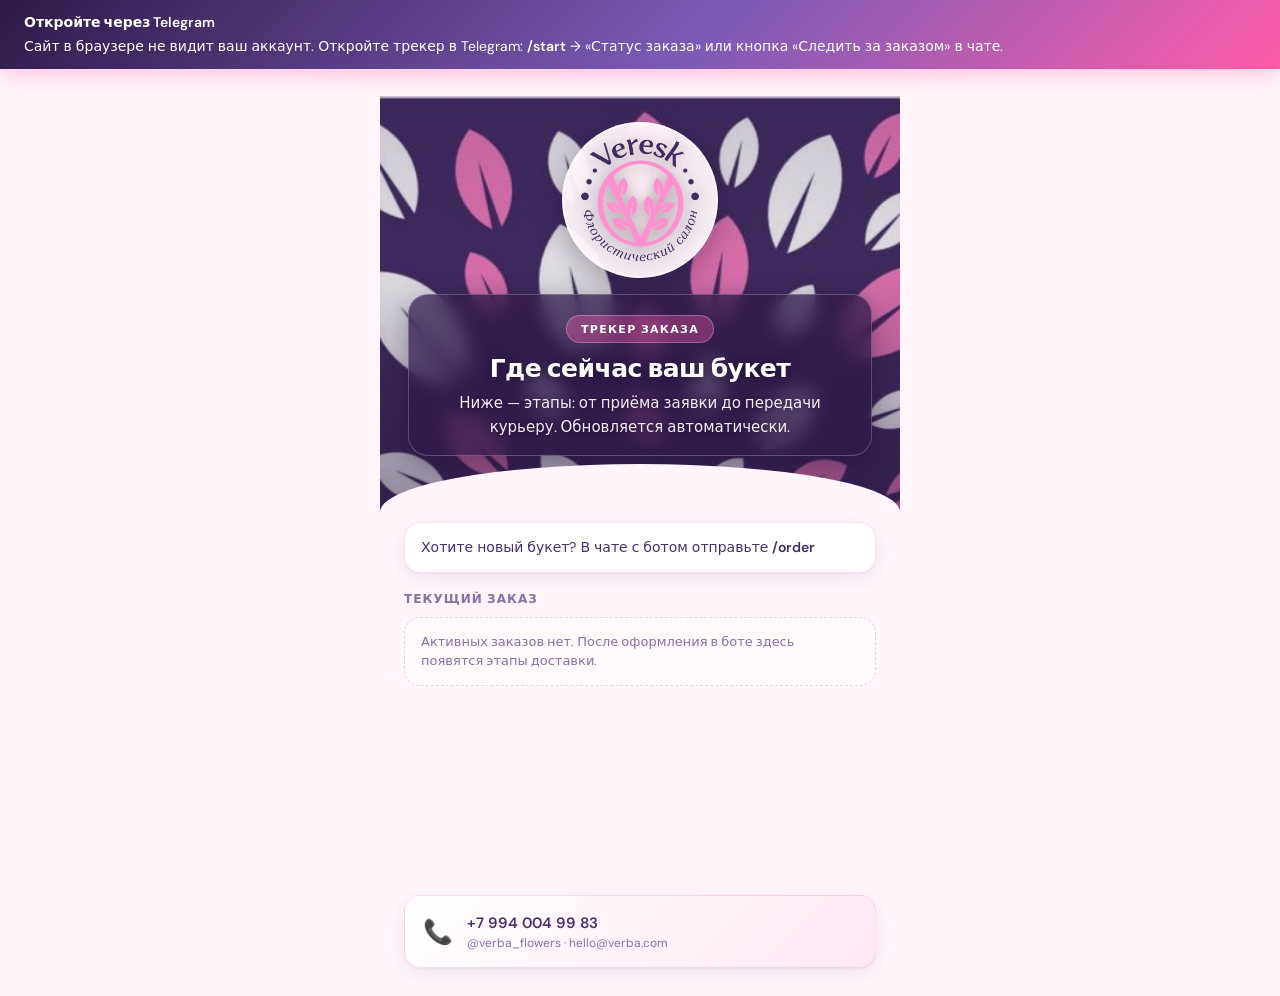
==== veresk_bot/miniapp/index.html @ 19fbcefd "Limit fortune wheel to one spin and restyle Mini App to Veresk brand. Enforce a single play after th" ====
<!DOCTYPE html>
<html lang="ru">
<head>
  <meta charset="UTF-8">
  <meta name="viewport" content="width=device-width, initial-scale=1.0, maximum-scale=1.0, viewport-fit=cover">
  <meta name="theme-color" content="#402C60">
  <title>Veresk</title>
  <link rel="icon" href="assets/favicon.svg" type="image/svg+xml">
  <link rel="icon" href="assets/favicon-32.png" type="image/png" sizes="32x32">
  <link rel="icon" href="assets/favicon-16.png" type="image/png" sizes="16x16">
  <link rel="shortcut icon" href="assets/favicon.ico">
  <link rel="apple-touch-icon" href="assets/apple-touch-icon.png" sizes="180x180">
  <link rel="stylesheet" href="css/style.css?v=14">
  <link rel="stylesheet" href="css/wheel.css?v=12">
  <link href="https://fonts.googleapis.com/css2?family=Cormorant+Garamond:ital,wght@0,500;0,600;1,400;1,500;1,600&family=DM+Sans:wght@300;400;500;600;700&display=swap" rel="stylesheet">
  <script src="https://telegram.org/js/telegram-web-app.js"></script>
</head>
<body>
  <div id="tg-guard" class="tg-guard hidden" role="alert">
    <p class="tg-guard-title">Откройте через Telegram</p>
    <p class="tg-guard-text">
      Сайт в браузере не видит ваш аккаунт. Откройте трекер в Telegram:
      <strong>/start</strong> → «Статус заказа» или кнопка «Следить за заказом» в чате.
    </p>
  </div>
  <div id="app">
    <!-- HOME -->
    <div id="screen-home" class="screen active">
      <div class="hero">
        <img
          class="hero-bg"
          src="assets/hero-pattern.jpg?v=2"
          alt=""
          width="872"
          height="347"
          decoding="async"
          fetchpriority="high"
        >
        <div class="hero-shade" aria-hidden="true"></div>
        <div class="hero-brand">
          <div class="hero-logo-plate">
            <img
              src="assets/logo-veresk.png?v=6"
              alt="Veresk — Флористический салон"
              class="hero-logo"
              width="148"
              height="146"
              decoding="async"
            >
          </div>
        </div>
        <div class="hero-message">
          <p class="hero-eyebrow">Трекер заказа</p>
          <h1 class="hero-title">Где сейчас ваш букет</h1>
          <p class="hero-desc">
            Ниже — этапы: от приёма заявки до передачи курьеру. Обновляется автоматически.
          </p>
        </div>
      </div>

      <div class="home-body">
        <p class="order-hint" id="order-hint">
          Хотите новый букет? В чате с ботом отправьте <strong>/order</strong>
        </p>

        <div id="status-section">
          <div class="section-label">Текущий заказ</div>
          <div class="status-card hidden" id="status-preview">
            <div class="status-card-head">
              <div>
                <div class="order-id" id="preview-order-id">Заказ #—</div>
                <div class="order-date" id="preview-order-sub">—</div>
              </div>
              <span class="status-badge" id="preview-badge">—</span>
            </div>
            <div class="timeline" id="preview-timeline"></div>
            <button type="button" class="link-btn" id="btn-open-status">Подробнее ›</button>
          </div>
          <p class="empty-status" id="status-empty">
            Активных заказов нет. После оформления в боте здесь появятся этапы доставки.
          </p>
        </div>

        <div id="history-section" class="hidden">
          <div class="section-label">История заказов</div>
          <div class="history-list" id="order-history-list"></div>
        </div>

        <div class="contacts-row">
          <span class="contacts-emoji">📞</span>
          <div>
            <a class="contact-phone" href="tel:+79940049983">+7 994 004 99 83</a>
            <div class="contact-sub">@verba_flowers · hello@verba.com</div>
          </div>
        </div>
      </div>
    </div>

    <!-- ORDER -->
    <div id="screen-order" class="screen">
      <div class="screen-header">
        <button type="button" class="back-btn" id="order-back" aria-label="Назад">‹</button>
        <div>
          <div class="header-title">Новый букет</div>
          <div class="header-sub">Флористический салон</div>
        </div>
      </div>

      <div class="progress-wrap">
        <div class="progress-bar">
          <div class="progress-fill" id="progress-fill" style="width: 16%"></div>
        </div>
        <div class="progress-text" id="progress-text">Шаг 1 из 6</div>
      </div>

      <div class="screen-body order-body">
        <div class="order-step active" data-step="1">
          <div class="field-group">
            <label class="field-label" for="field-name">Ваше имя</label>
            <input type="text" class="field-input" id="field-name" placeholder="Введите имя" autocomplete="name">
          </div>
        </div>

        <div class="order-step" data-step="2">
          <div class="field-group">
            <label class="field-label">Телефон</label>
            <button type="button" class="tg-phone-btn" id="btn-share-phone">📱 Поделиться номером</button>
            <div class="or-divider"><span>или введите вручную</span></div>
            <input type="tel" class="field-input" id="field-phone" placeholder="+7 (___) ___-__-__" autocomplete="tel">
          </div>
        </div>

        <div class="order-step" data-step="3">
          <div class="field-group">
            <label class="field-label">Когда нужен букет?</label>
            <div class="chips-wrap" data-field="date" role="radiogroup" aria-label="Когда нужен букет">
              <button type="button" class="chip" data-value="Сегодня">Сегодня</button>
              <button type="button" class="chip" data-value="Завтра">Завтра</button>
              <button type="button" class="chip" data-value="Через 2–3 дня">Через 2–3 дня</button>
              <button type="button" class="chip" data-value="Через неделю">Через неделю</button>
              <button type="button" class="chip" data-value="Через 2 недели">Через 2 недели</button>
              <button type="button" class="chip" data-value="Другая дата">Другая дата</button>
            </div>
            <input type="text" class="field-input hidden" id="field-custom-date" placeholder="ДД.ММ.ГГГГ">
          </div>
        </div>

        <div class="order-step" data-step="4">
          <div class="field-group">
            <label class="field-label" for="field-recipient">Получатель</label>
            <input type="text" class="field-input" id="field-recipient" placeholder="Имя получателя">
          </div>
        </div>

        <div class="order-step" data-step="5">
          <div class="field-group">
            <label class="field-label">Повод</label>
            <div class="chips-wrap" data-field="occasion" role="radiogroup" aria-label="Повод">
              <button type="button" class="chip" data-value="День рождения 🎂">День рождения 🎂</button>
              <button type="button" class="chip" data-value="Годовщина 💍">Годовщина 💍</button>
              <button type="button" class="chip" data-value="Свидание 💋">Свидание 💋</button>
              <button type="button" class="chip" data-value="Просто так 🌷">Просто так 🌷</button>
              <button type="button" class="chip" data-value="Выздоровление 🤍">Выздоровление 🤍</button>
              <button type="button" class="chip" data-value="Другое">Другое</button>
            </div>
            <input type="text" class="field-input hidden" id="field-custom-occasion" placeholder="Опишите своими словами">
          </div>
        </div>

        <div class="order-step" data-step="6">
          <div class="field-group">
            <label class="field-label">Кем приходится получатель?</label>
            <div class="chips-wrap" data-field="relation" role="radiogroup" aria-label="Кем приходится получатель">
              <button type="button" class="chip" data-value="Девушка / Жена">Девушка / Жена</button>
              <button type="button" class="chip" data-value="Мама">Мама</button>
              <button type="button" class="chip" data-value="Дочь">Дочь</button>
              <button type="button" class="chip" data-value="Подруга">Подруга</button>
              <button type="button" class="chip" data-value="Коллега">Коллега</button>
              <button type="button" class="chip" data-value="Другое">Другое</button>
            </div>
            <input type="text" class="field-input hidden" id="field-custom-relation" placeholder="Опишите своими словами">
          </div>
          <div class="field-group">
            <label class="field-label">Бюджет</label>
            <div class="budget-grid" data-field="budget" role="radiogroup" aria-label="Бюджет">
              <button type="button" class="budget-chip" data-value="до 5 000 ₽">до 5 000 ₽</button>
              <button type="button" class="budget-chip" data-value="до 10 000 ₽">до 10 000 ₽</button>
              <button type="button" class="budget-chip" data-value="до 15 000 ₽">до 15 000 ₽</button>
              <button type="button" class="budget-chip" data-value="от 15 000 ₽">от 15 000 ₽</button>
            </div>
          </div>
        </div>

        <div class="order-nav">
          <button type="button" class="nav-btn secondary hidden" id="btn-step-prev">Назад</button>
          <button type="button" class="nav-btn" id="btn-step-next">Далее</button>
        </div>
        <button type="button" class="submit-btn hidden" id="btn-submit">Оформить заказ 🌸</button>
      </div>
    </div>

    <!-- STATUS -->
    <div id="screen-status" class="screen">
      <div class="screen-header">
        <button type="button" class="back-btn" id="status-back" aria-label="Назад">‹</button>
        <div>
          <div class="header-title">Заказ #<span id="status-order-id">—</span></div>
          <div class="header-sub" id="status-order-sub">—</div>
        </div>
      </div>
      <div class="screen-body">
        <div class="detail-card">
          <div class="detail-card-label">Детали заказа</div>
          <div id="order-details-table" class="details-table"></div>
        </div>
        <div class="detail-card">
          <div class="detail-card-label">История статусов</div>
          <div class="timeline" id="status-timeline"></div>
        </div>
        <div class="contact-hint">
          <div>
            <div class="contact-hint-title">Вопросы по заказу?</div>
            <div class="contact-hint-sub">@verba_flowers</div>
          </div>
          <div class="contact-hint-icon">💬</div>
        </div>
      </div>
    </div>

    <!-- DONE -->
    <div id="screen-done" class="screen">
      <div class="done-wrap">
        <div class="done-icon">🌸</div>
        <div>
          <h2 class="done-title">Спасибо, <span id="done-name">друг</span>!</h2>
          <p class="done-desc">Флорист свяжется с вами<br>в течение 15 минут</p>
        </div>
        <div class="summary-card">
          <div class="summary-label">Ваш заказ</div>
          <div id="summary-rows"></div>
        </div>
        <button type="button" class="submit-btn" id="btn-go-status">Отслеживать заказ 🌸</button>
        <button type="button" class="submit-btn secondary" id="btn-go-home">На главную</button>
      </div>
    </div>

    <!-- WHEEL (колесо фортуны — тот же виджет, что в админ-превью) -->
    <div id="screen-wheel" class="screen">
      <div class="screen-header">
        <button type="button" class="back-btn" id="wheel-back" aria-label="Назад">‹</button>
        <div>
          <div class="header-title">Колесо фортуны</div>
          <div class="header-sub">Подарок от Veresk</div>
        </div>
      </div>
      <div class="screen-body wheel-screen-body">
        <div id="miniWheelMount"></div>
      </div>
    </div>
  </div>

  <script src="js/wheel-widget.js?v=13"></script>
  <script src="js/wheel.js?v=7"></script>
  <script src="js/app.js?v=10"></script>
  <script src="js/order.js"></script>
  <script src="js/status.js"></script>
</body>
</html>
---- veresk_bot/miniapp/css/style.css ----
:root {
  --v-purple: #4A2F6E;
  --v-purple-deep: #2E1A48;
  --v-purple-mid: #7B5BB8;
  --v-stage-dot: #432C5F;
  --v-purple-light: #F3EBFF;
  --v-pink: #FF5DA8;
  --v-pink-bright: #FF7DBF;
  --v-pink-light: #FFE8F4;
  --v-pink-mid: #FFC2E0;
  --v-cream: #FFF5FB;
  --v-white: #FFFFFF;
  --v-text: #1A1020;
  --v-muted: #8A6FA8;
  --v-shadow: 0 8px 28px rgba(74, 47, 110, 0.12);
  --v-shadow-pink: 0 8px 24px rgba(255, 93, 168, 0.22);

  /* Design tokens (не влияют на палитру) */
  --v-shadow-soft: 0 1px 2px rgba(74, 47, 110, 0.05), 0 6px 20px rgba(74, 47, 110, 0.08);
  --v-shadow-lift: 0 2px 4px rgba(74, 47, 110, 0.06), 0 14px 36px rgba(74, 47, 110, 0.14);
  --v-radius-sm: 12px;
  --v-radius: 16px;
  --v-radius-lg: 20px;
  --v-border: rgba(64, 44, 96, 0.12);
  --v-border-soft: rgba(64, 44, 96, 0.08);
  --v-ease: cubic-bezier(0.4, 0, 0.2, 1);
  --v-tap: 48px;
  --v-gutter: clamp(16px, 4.5vw, 24px);
  --v-safe-bottom: env(safe-area-inset-bottom, 0px);
  --v-safe-top: env(safe-area-inset-top, 0px);
}

* {
  box-sizing: border-box;
  margin: 0;
  padding: 0;
}

html, body {
  min-height: 100%;
  font-family: "DM Sans", system-ui, sans-serif;
  font-weight: 400;
  font-size: 16px;
  background: var(--v-cream);
  color: var(--v-text);
  -webkit-font-smoothing: antialiased;
  text-rendering: optimizeLegibility;
  overflow-x: hidden;
}

button {
  font-family: inherit;
  -webkit-tap-highlight-color: transparent;
  touch-action: manipulation;
}

:focus-visible {
  outline: 2px solid var(--v-purple-mid);
  outline-offset: 2px;
  border-radius: 4px;
}

::selection {
  background: var(--v-pink-mid);
  color: var(--v-purple-deep);
}

body::before {
  content: "";
  position: fixed;
  inset: -10% -20% auto;
  height: 50vh;
  background: radial-gradient(
    ellipse 90% 70% at 50% -10%,
    rgba(255, 93, 168, 0.18),
    rgba(123, 91, 184, 0.1) 45%,
    transparent 72%
  );
  pointer-events: none;
  z-index: 0;
}

.tg-guard {
  position: fixed;
  top: 0;
  left: 0;
  right: 0;
  z-index: 9999;
  padding: calc(12px + var(--v-safe-top)) var(--v-gutter) 12px;
  background: linear-gradient(135deg, var(--v-purple-deep), var(--v-purple-mid) 55%, var(--v-pink));
  color: #fff;
  font-size: 14px;
  line-height: 1.45;
  box-shadow: 0 4px 24px rgba(255, 93, 168, 0.35);
}

.tg-guard.hidden {
  display: none;
}

.tg-guard-title {
  font-weight: 600;
  margin-bottom: 4px;
}

.tg-guard-text strong {
  font-weight: 600;
}

#app {
  position: relative;
  z-index: 1;
  width: 100%;
  max-width: 480px;
  margin: 0 auto;
  min-height: 100vh;
  min-height: 100dvh;
  overflow: hidden;
}

@media (min-width: 768px) {
  #app {
    max-width: 520px;
  }
}

body:has(.tg-guard:not(.hidden)) #app {
  padding-top: 96px;
}

/* Screens */
.screen {
  display: none;
  position: absolute;
  top: 0;
  left: 0;
  width: 100%;
  min-height: 100vh;
  min-height: 100dvh;
  flex-direction: column;
  background: var(--v-cream);
  transition: transform 0.35s var(--v-ease);
  z-index: 1;
}

.screen.active {
  display: flex;
  position: relative;
  z-index: 2;
}

.screen.slide-left {
  display: flex;
  transform: translateX(-100%);
  z-index: 1;
}

.screen.slide-right {
  display: flex;
  transform: translateX(100%);
  z-index: 1;
}

.hidden {
  display: none !important;
}

/* Hero — фон: паттерн (img) + затемнение */
.hero {
  position: relative;
  color: var(--v-white);
  min-height: clamp(280px, 72vw, 340px);
  padding: calc(clamp(16px, 4vw, 22px) + var(--v-safe-top)) var(--v-gutter) 56px;
  overflow: hidden;
  display: flex;
  flex-direction: column;
  align-items: stretch;
  gap: clamp(10px, 3vw, 16px);
  background-color: #4a2f6e;
  isolation: isolate;
}

.hero-bg {
  position: absolute;
  inset: 0;
  z-index: 0;
  width: 100%;
  height: 100%;
  object-fit: cover;
  object-position: center center;
  pointer-events: none;
  user-select: none;
}

.hero-shade {
  position: absolute;
  inset: 0;
  z-index: 1;
  pointer-events: none;
  background: linear-gradient(
    180deg,
    rgba(46, 26, 72, 0.25) 0%,
    rgba(46, 26, 72, 0.15) 40%,
    rgba(36, 18, 58, 0.5) 100%
  );
}

.hero-brand {
  position: relative;
  display: flex;
  justify-content: center;
  align-items: center;
  z-index: 2;
  padding-top: 4px;
}

.hero-logo-plate {
  display: flex;
  align-items: center;
  justify-content: center;
  width: clamp(120px, 38vw, 156px);
  height: clamp(120px, 38vw, 156px);
  border-radius: 50%;
  padding: 10px;
  background: rgba(255, 245, 251, 0.96);
  border: 2px solid rgba(255, 255, 255, 0.7);
  box-shadow: 0 10px 28px rgba(20, 8, 36, 0.28);
}

.hero-logo {
  display: block;
  width: 100%;
  height: auto;
  object-fit: contain;
  filter: drop-shadow(0 2px 8px rgba(0, 0, 0, 0.35));
}

.hero-message {
  position: relative;
  z-index: 3;
  max-width: 100%;
  margin: 0 4px;
  padding: clamp(14px, 4vw, 20px) clamp(14px, 4vw, 20px) clamp(12px, 3.5vw, 16px);
  text-align: center;
  border-radius: var(--v-radius-lg);
  background: rgba(46, 26, 72, 0.72);
  -webkit-backdrop-filter: blur(10px);
  backdrop-filter: blur(10px);
  border: 1px solid rgba(255, 255, 255, 0.22);
  box-shadow: 0 8px 24px rgba(20, 8, 36, 0.3);
}

.hero-eyebrow {
  display: inline-block;
  margin-bottom: 10px;
  padding: 6px 14px;
  font-size: 11px;
  font-weight: 600;
  letter-spacing: 0.12em;
  text-transform: uppercase;
  color: #fff;
  background: rgba(255, 93, 168, 0.35);
  border-radius: 999px;
  border: 1px solid rgba(255, 255, 255, 0.25);
}

.hero-title {
  font-family: "DM Sans", system-ui, sans-serif;
  font-style: normal;
  font-size: clamp(20px, 5.6vw, 25px);
  font-weight: 600;
  line-height: 1.25;
  margin-bottom: 8px;
  letter-spacing: -0.02em;
  color: #fff;
  text-shadow: 0 1px 8px rgba(20, 8, 36, 0.5);
  text-wrap: balance;
}

.hero-desc {
  font-size: clamp(13px, 3.6vw, 15px);
  font-weight: 400;
  line-height: 1.55;
  color: rgba(255, 248, 252, 0.95);
  max-width: 28em;
  margin: 0 auto;
  text-shadow: 0 1px 4px rgba(20, 8, 36, 0.4);
  text-wrap: pretty;
}

.hero::after {
  content: "";
  position: absolute;
  left: 0;
  right: 0;
  bottom: 0;
  height: 48px;
  background: var(--v-cream);
  border-radius: 50% 50% 0 0 / 100% 100% 0 0;
  z-index: 4;
  pointer-events: none;
}

.home-body {
  padding: 10px var(--v-gutter) calc(28px + var(--v-safe-bottom));
  flex: 1;
  display: flex;
  flex-direction: column;
}

.order-hint {
  margin: 0 0 18px;
  padding: 14px 16px;
  font-size: 14px;
  line-height: 1.5;
  color: var(--v-purple);
  background: var(--v-white);
  border-radius: var(--v-radius);
  border: 1px solid rgba(255, 93, 168, 0.2);
  box-shadow: var(--v-shadow-soft);
}

.order-hint strong {
  color: var(--purple, #402c60);
  font-weight: 600;
}

/* CTA */
.cta-btn {
  display: flex;
  align-items: center;
  gap: 12px;
  width: 100%;
  min-height: var(--v-tap);
  padding: 16px 18px;
  margin-bottom: 24px;
  background: linear-gradient(135deg, var(--v-purple) 0%, var(--v-purple-mid) 55%, var(--v-pink) 100%);
  border: none;
  border-radius: var(--v-radius);
  color: var(--v-white);
  cursor: pointer;
  text-align: left;
  box-shadow: var(--v-shadow-pink);
  transition: transform 0.18s var(--v-ease), box-shadow 0.18s var(--v-ease);
}

.cta-btn:active {
  transform: scale(0.98);
}

.cta-icon {
  font-size: 24px;
  line-height: 1;
}

.cta-title {
  display: block;
  font-size: 15px;
  font-weight: 600;
}

.cta-sub {
  display: block;
  font-size: 12px;
  opacity: 0.8;
  margin-top: 2px;
}

.cta-arrow {
  margin-left: auto;
  font-size: 22px;
  opacity: 0.7;
}

.section-label {
  font-size: 12px;
  font-weight: 600;
  text-transform: uppercase;
  letter-spacing: 0.09em;
  color: var(--v-muted);
  margin-bottom: 10px;
}

.history-list {
  display: flex;
  flex-direction: column;
  gap: 10px;
  margin-bottom: 22px;
}

.history-item {
  display: block;
  width: 100%;
  min-height: var(--v-tap);
  text-align: left;
  font: inherit;
  color: inherit;
  cursor: pointer;
  background: var(--v-white);
  border: 1px solid rgba(255, 93, 168, 0.12);
  border-radius: var(--v-radius);
  padding: 14px 16px;
  box-shadow: var(--v-shadow-soft);
  transition: transform 0.18s var(--v-ease), box-shadow 0.18s var(--v-ease), border-color 0.18s var(--v-ease);
}

.history-item:hover {
  border-color: rgba(255, 93, 168, 0.35);
  box-shadow: var(--v-shadow-lift);
}

.history-item:active {
  transform: scale(0.985);
}

.history-item-top {
  display: flex;
  justify-content: space-between;
  align-items: center;
  gap: 8px;
  margin-bottom: 5px;
}

.history-id {
  font-size: 13px;
  font-weight: 600;
  color: var(--v-purple);
}

.history-badge {
  font-size: 11px;
  font-weight: 500;
  background: var(--v-pink-light);
  color: var(--v-purple);
  padding: 4px 10px;
  border-radius: 999px;
  border: 1px solid rgba(255, 93, 168, 0.25);
  white-space: nowrap;
}

.history-sub {
  font-size: 12px;
  color: var(--v-muted);
}

.status-card {
  background: var(--v-white);
  border: 1px solid rgba(255, 93, 168, 0.15);
  border-radius: var(--v-radius-lg);
  padding: clamp(16px, 4.5vw, 20px);
  margin-bottom: 22px;
  box-shadow: var(--v-shadow-soft);
  animation: card-in 0.4s var(--v-ease) both;
}

@keyframes card-in {
  from {
    opacity: 0;
    transform: translateY(8px);
  }
  to {
    opacity: 1;
    transform: none;
  }
}

.status-card-head {
  display: flex;
  justify-content: space-between;
  align-items: flex-start;
  gap: 12px;
  margin-bottom: 14px;
}

.order-id {
  font-size: 14px;
  font-weight: 600;
  color: var(--v-purple);
}

.order-date {
  font-size: 12px;
  color: var(--v-muted);
  margin-top: 3px;
}

.status-badge {
  font-size: 11px;
  font-weight: 600;
  background: linear-gradient(135deg, var(--v-pink-light), #fff);
  color: var(--v-purple);
  padding: 6px 12px;
  border-radius: 999px;
  white-space: nowrap;
  border: 1px solid rgba(255, 93, 168, 0.35);
}

.link-btn {
  width: 100%;
  min-height: 44px;
  margin-top: 10px;
  padding: 10px;
  background: none;
  border: none;
  border-radius: var(--v-radius-sm);
  color: var(--v-pink);
  font-size: 14px;
  font-weight: 600;
  cursor: pointer;
  text-align: center;
  transition: background 0.18s var(--v-ease);
}

.link-btn:hover {
  background: var(--v-pink-light);
}

.link-btn:active {
  transform: scale(0.98);
}

.empty-status {
  font-size: 13px;
  line-height: 1.5;
  color: var(--v-muted);
  margin-bottom: 22px;
  padding: 14px 16px;
  background: rgba(255, 255, 255, 0.6);
  border: 1px dashed rgba(64, 44, 96, 0.18);
  border-radius: var(--v-radius);
}

.contacts-row {
  display: flex;
  align-items: center;
  gap: 14px;
  margin-top: auto;
  padding: 16px 18px;
  min-height: var(--v-tap);
  background: linear-gradient(135deg, var(--v-white) 0%, var(--v-pink-light) 100%);
  border: 1px solid rgba(255, 93, 168, 0.2);
  border-radius: var(--v-radius);
  box-shadow: var(--v-shadow-soft);
}

.contacts-emoji {
  font-size: 24px;
}

.contact-phone {
  font-size: 15px;
  font-weight: 600;
  color: var(--v-purple);
  text-decoration: none;
}

.contact-phone:hover {
  text-decoration: underline;
}

.contact-sub {
  font-size: 12px;
  color: var(--v-muted);
  margin-top: 2px;
}

/* Timeline */
.timeline {
  display: flex;
  flex-direction: column;
}

.tl-item {
  display: flex;
  align-items: flex-start;
  gap: 12px;
  padding: 8px 0;
  position: relative;
}

.tl-item:not(:last-child)::before {
  content: "";
  position: absolute;
  left: 13px;
  top: 34px;
  bottom: -8px;
  width: 2px;
  border-radius: 2px;
  background: rgba(64, 44, 96, 0.08);
}

.tl-item.done:not(:last-child)::before {
  background: linear-gradient(180deg, rgba(67, 44, 95, 0.35), rgba(64, 44, 96, 0.08));
}

.tl-dot {
  width: 28px;
  height: 28px;
  border-radius: 50%;
  display: flex;
  align-items: center;
  justify-content: center;
  font-size: 12px;
  flex-shrink: 0;
  z-index: 1;
  transition: box-shadow 0.3s var(--v-ease), background 0.3s var(--v-ease);
}

.tl-item.done .tl-dot {
  background: var(--v-stage-dot);
  color: white;
  box-shadow: 0 2px 10px rgba(67, 44, 95, 0.4);
}

.tl-item.current .tl-dot {
  background: var(--v-stage-dot);
  color: white;
  box-shadow: 0 0 0 3px rgba(67, 44, 95, 0.18), 0 2px 10px rgba(67, 44, 95, 0.35);
  animation: dot-pulse 2.2s var(--v-ease) infinite;
}

@keyframes dot-pulse {
  0%, 100% {
    box-shadow: 0 0 0 3px rgba(67, 44, 95, 0.18), 0 2px 10px rgba(67, 44, 95, 0.35);
  }
  50% {
    box-shadow: 0 0 0 7px rgba(67, 44, 95, 0.08), 0 2px 10px rgba(67, 44, 95, 0.35);
  }
}

.tl-item.wait .tl-dot {
  background: rgba(64, 44, 96, 0.07);
  color: var(--v-muted);
}

.tl-content {
  padding-top: 4px;
  min-width: 0;
}

.tl-title {
  font-size: 13px;
  font-weight: 600;
  color: var(--v-text);
  display: block;
}

.tl-item.wait .tl-title {
  color: var(--v-muted);
  font-weight: 400;
}

.tl-time {
  font-size: 11px;
  color: var(--v-muted);
  display: block;
  margin-top: 2px;
}

/* Header */
.screen-header {
  position: sticky;
  top: 0;
  z-index: 10;
  display: flex;
  align-items: center;
  gap: 12px;
  padding: calc(14px + var(--v-safe-top)) var(--v-gutter) 12px;
  background: rgba(255, 245, 251, 0.9);
  -webkit-backdrop-filter: blur(12px);
  backdrop-filter: blur(12px);
  border-bottom: 1px solid var(--v-border-soft);
}

.back-btn {
  width: 44px;
  height: 44px;
  flex-shrink: 0;
  border-radius: var(--v-radius-sm);
  border: 1px solid var(--v-border);
  background: var(--v-white);
  color: var(--v-purple);
  font-size: 24px;
  line-height: 1;
  cursor: pointer;
  display: flex;
  align-items: center;
  justify-content: center;
  padding-bottom: 3px;
  transition: background 0.18s var(--v-ease), transform 0.18s var(--v-ease);
}

.back-btn:hover {
  background: var(--v-purple-light);
}

.back-btn:active {
  transform: scale(0.94);
}

.header-title {
  font-family: "Cormorant Garamond", serif;
  font-size: clamp(18px, 5vw, 21px);
  font-weight: 600;
  color: var(--v-purple);
}

.header-sub {
  font-family: "Cormorant Garamond", serif;
  font-style: italic;
  font-size: 12px;
  color: var(--v-pink);
  letter-spacing: 0.04em;
}

/* Progress */
.progress-wrap {
  padding: 8px var(--v-gutter) 18px;
}

.progress-bar {
  height: 6px;
  background: var(--v-purple-light);
  border-radius: 999px;
  overflow: hidden;
}

.progress-fill {
  height: 100%;
  background: linear-gradient(90deg, var(--v-purple), var(--v-pink-bright));
  border-radius: 999px;
  transition: width 0.35s var(--v-ease);
  box-shadow: 0 0 8px rgba(255, 93, 168, 0.45);
}

.progress-text {
  font-size: 12px;
  font-weight: 500;
  color: var(--v-muted);
  margin-top: 8px;
  text-align: center;
  font-variant-numeric: tabular-nums;
}

.screen-body {
  flex: 1;
  padding: 0 var(--v-gutter) calc(28px + var(--v-safe-bottom));
  overflow-y: auto;
  -webkit-overflow-scrolling: touch;
}

.order-body {
  display: flex;
  flex-direction: column;
  padding-bottom: calc(36px + var(--v-safe-bottom));
}

.order-step {
  display: none;
}

.order-step.active {
  display: block;
  animation: step-in 0.28s var(--v-ease) both;
}

@keyframes step-in {
  from {
    opacity: 0;
    transform: translateY(10px);
  }
  to {
    opacity: 1;
    transform: none;
  }
}

.field-group {
  margin-bottom: 22px;
}

.field-label {
  display: block;
  font-size: 14px;
  font-weight: 600;
  color: var(--v-purple);
  margin-bottom: 10px;
}

.field-input {
  width: 100%;
  min-height: var(--v-tap);
  padding: 13px 16px;
  font-family: inherit;
  font-size: 16px;
  border: 1.5px solid var(--v-border);
  border-radius: var(--v-radius-sm);
  background: var(--v-white);
  color: var(--v-text);
  transition: border-color 0.18s var(--v-ease), box-shadow 0.18s var(--v-ease);
}

.field-input::placeholder {
  color: rgba(138, 111, 168, 0.65);
}

.field-input:focus {
  outline: none;
  border-color: var(--v-purple-mid);
  box-shadow: 0 0 0 3px rgba(123, 91, 184, 0.15);
}

.tg-phone-btn {
  width: 100%;
  min-height: var(--v-tap);
  padding: 13px;
  background: var(--v-purple-light);
  border: 1.5px solid var(--v-border);
  border-radius: var(--v-radius-sm);
  font-family: inherit;
  font-size: 14px;
  font-weight: 600;
  color: var(--v-purple);
  cursor: pointer;
  margin-bottom: 12px;
  transition: background 0.18s var(--v-ease), transform 0.18s var(--v-ease), border-color 0.18s var(--v-ease);
}

.tg-phone-btn:hover {
  border-color: var(--v-purple-mid);
}

.tg-phone-btn:active {
  transform: scale(0.98);
}

.or-divider {
  text-align: center;
  margin: 14px 0;
  font-size: 12px;
  color: var(--v-muted);
}

.or-divider span {
  background: var(--v-cream);
  padding: 0 10px;
  position: relative;
}

.or-divider::before {
  content: "";
  display: block;
  height: 1px;
  background: rgba(64, 44, 96, 0.1);
  margin-bottom: -8px;
}

.chips-wrap {
  display: flex;
  flex-wrap: wrap;
  gap: 10px;
}

.chip {
  min-height: 44px;
  display: inline-flex;
  align-items: center;
  justify-content: center;
  background: var(--v-white);
  border: 1.5px solid var(--v-border);
  border-radius: 999px;
  padding: 10px 18px;
  font-family: inherit;
  font-size: 14px;
  font-weight: 500;
  color: var(--v-purple);
  cursor: pointer;
  user-select: none;
  transition: background 0.18s var(--v-ease), border-color 0.18s var(--v-ease),
    color 0.18s var(--v-ease), box-shadow 0.18s var(--v-ease), transform 0.12s var(--v-ease);
}

.chip:hover {
  border-color: var(--v-purple-mid);
}

.chip:active {
  transform: scale(0.96);
}

.chip.selected {
  background: linear-gradient(135deg, var(--v-purple), var(--v-purple-mid));
  color: white;
  border-color: var(--v-purple-mid);
  box-shadow: 0 4px 14px rgba(74, 47, 110, 0.3);
}

.budget-grid {
  display: grid;
  grid-template-columns: repeat(2, minmax(0, 1fr));
  gap: 10px;
}

@media (max-width: 340px) {
  .budget-grid {
    grid-template-columns: 1fr;
  }
}

.budget-chip {
  min-height: var(--v-tap);
  display: inline-flex;
  align-items: center;
  justify-content: center;
  background: var(--v-white);
  border: 1.5px solid var(--v-border);
  border-radius: var(--v-radius-sm);
  padding: 12px;
  font-family: inherit;
  font-size: 14px;
  font-weight: 600;
  color: var(--v-purple);
  text-align: center;
  cursor: pointer;
  user-select: none;
  transition: background 0.18s var(--v-ease), border-color 0.18s var(--v-ease),
    box-shadow 0.18s var(--v-ease), transform 0.12s var(--v-ease);
}

.budget-chip:hover {
  border-color: var(--v-pink);
}

.budget-chip:active {
  transform: scale(0.96);
}

.budget-chip.selected {
  background: var(--v-pink-light);
  border-color: var(--v-pink);
  color: var(--v-purple);
  box-shadow: 0 2px 10px rgba(255, 93, 168, 0.2);
}

.order-nav {
  display: flex;
  gap: 12px;
  margin-top: auto;
  padding-top: 12px;
}

.nav-btn {
  flex: 1;
  min-height: 52px;
  padding: 14px;
  border-radius: 14px;
  border: none;
  font-family: inherit;
  font-size: 15px;
  font-weight: 600;
  cursor: pointer;
  background: linear-gradient(135deg, var(--v-purple), var(--v-purple-mid));
  color: white;
  box-shadow: var(--v-shadow);
  transition: transform 0.15s var(--v-ease), box-shadow 0.18s var(--v-ease), filter 0.18s var(--v-ease);
}

.nav-btn:hover {
  filter: brightness(1.06);
}

.nav-btn:active {
  transform: scale(0.98);
}

.nav-btn.secondary {
  background: var(--v-white);
  color: var(--v-purple);
  border: 1.5px solid var(--v-border);
  box-shadow: none;
}

.nav-btn.secondary:hover {
  background: var(--v-purple-light);
  filter: none;
}

.submit-btn {
  width: 100%;
  min-height: 52px;
  padding: 15px;
  margin-top: 12px;
  background: linear-gradient(135deg, var(--v-pink-bright), var(--v-pink));
  color: white;
  border: none;
  border-radius: 14px;
  font-family: inherit;
  font-size: 15px;
  font-weight: 600;
  cursor: pointer;
  box-shadow: var(--v-shadow-pink);
  transition: transform 0.15s var(--v-ease), box-shadow 0.18s var(--v-ease), filter 0.18s var(--v-ease), opacity 0.18s var(--v-ease);
}

.submit-btn:hover {
  filter: brightness(1.04);
  box-shadow: 0 10px 30px rgba(255, 93, 168, 0.32);
}

.submit-btn:active {
  transform: scale(0.98);
}

.submit-btn:disabled {
  opacity: 0.6;
  cursor: default;
  transform: none;
}

.submit-btn.secondary {
  background: var(--v-white);
  color: var(--v-purple);
  border: 1.5px solid var(--v-border);
  box-shadow: none;
}

.submit-btn.secondary:hover {
  background: var(--v-purple-light);
  filter: none;
}

/* Detail */
.detail-card {
  background: var(--v-white);
  border: 1px solid var(--v-border-soft);
  border-radius: var(--v-radius-lg);
  padding: clamp(16px, 4.5vw, 20px);
  margin-bottom: 14px;
  box-shadow: var(--v-shadow-soft);
  animation: card-in 0.4s var(--v-ease) both;
}

.detail-card:nth-child(2) {
  animation-delay: 0.06s;
}

.detail-card-label {
  font-size: 12px;
  font-weight: 600;
  text-transform: uppercase;
  letter-spacing: 0.07em;
  color: var(--v-muted);
  margin-bottom: 12px;
}

.details-table .detail-row {
  display: flex;
  justify-content: space-between;
  gap: 12px;
  padding: 11px 0;
  border-bottom: 1px solid rgba(64, 44, 96, 0.08);
  font-size: 13px;
}

.details-table .detail-row:first-child {
  padding-top: 0;
}

.details-table .detail-row:last-child {
  border-bottom: none;
  padding-bottom: 0;
}

.detail-key {
  color: var(--v-muted);
  flex-shrink: 0;
}

.detail-val {
  font-weight: 600;
  color: var(--v-text);
  text-align: right;
  overflow-wrap: anywhere;
}

.contact-hint {
  display: flex;
  justify-content: space-between;
  align-items: center;
  gap: 12px;
  padding: 15px 18px;
  min-height: var(--v-tap);
  background: linear-gradient(135deg, var(--v-pink-light), var(--v-white));
  border-radius: var(--v-radius);
  border: 1px solid rgba(255, 93, 168, 0.3);
  box-shadow: var(--v-shadow-pink);
}

.contact-hint-title {
  font-size: 14px;
  font-weight: 600;
  color: var(--v-purple);
}

.contact-hint-sub {
  font-size: 12px;
  color: var(--v-muted);
  margin-top: 2px;
}

.contact-hint-icon {
  font-size: 24px;
}

/* Done */
.done-wrap {
  flex: 1;
  display: flex;
  flex-direction: column;
  align-items: center;
  justify-content: center;
  padding: calc(40px + var(--v-safe-top)) var(--v-gutter) calc(28px + var(--v-safe-bottom));
  text-align: center;
  max-width: 440px;
  width: 100%;
  margin: 0 auto;
}

.done-icon {
  font-size: clamp(48px, 14vw, 60px);
  margin-bottom: 16px;
  animation: done-pop 0.5s var(--v-ease) both;
}

@keyframes done-pop {
  0% {
    opacity: 0;
    transform: scale(0.5);
  }
  70% {
    transform: scale(1.1);
  }
  100% {
    opacity: 1;
    transform: scale(1);
  }
}

.done-title {
  font-family: "Cormorant Garamond", serif;
  font-size: clamp(24px, 7vw, 30px);
  font-weight: 600;
  color: var(--v-purple);
  margin-bottom: 8px;
  text-wrap: balance;
}

.done-desc {
  font-size: 14px;
  color: var(--v-muted);
  line-height: 1.55;
  margin-bottom: 26px;
}

.summary-card {
  width: 100%;
  background: var(--v-white);
  border: 1px solid var(--v-border);
  border-radius: var(--v-radius-lg);
  padding: clamp(16px, 4.5vw, 20px);
  margin-bottom: 20px;
  text-align: left;
  box-shadow: var(--v-shadow-soft);
}

.summary-label {
  font-size: 12px;
  font-weight: 600;
  color: var(--v-muted);
  text-transform: uppercase;
  letter-spacing: 0.07em;
  margin-bottom: 12px;
}

.summary-row {
  display: flex;
  justify-content: space-between;
  gap: 12px;
  padding: 9px 0;
  font-size: 13px;
  border-bottom: 1px solid rgba(64, 44, 96, 0.08);
}

.summary-row:last-child {
  border-bottom: none;
}

.summary-key {
  color: var(--v-muted);
  flex-shrink: 0;
}

.summary-val {
  font-weight: 600;
  color: var(--v-text);
  text-align: right;
  overflow-wrap: anywhere;
}

/* Fortune wheel screen — фирменный стиль Veresk */
#screen-wheel.active {
  background:
    url("assets/leaf-burst.svg") center 42% / min(120vw, 640px) no-repeat,
    #FFFFFF;
}

#screen-wheel .screen-header {
  background: rgba(255, 255, 255, 0.92);
  border-bottom: 1px solid rgba(64, 44, 96, 0.1);
}

#screen-wheel .header-title {
  font-family: "Orchidea Pro", Georgia, "Times New Roman", serif;
  font-weight: 600;
  color: #402C60;
}

#screen-wheel .header-sub {
  font-family: "XO Thames", system-ui, sans-serif;
  font-style: italic;
  text-transform: lowercase;
  color: #F47CB8;
}

.wheel-screen-body {
  display: flex;
  flex-direction: column;
  align-items: center;
  justify-content: flex-start;
  flex: 1;
  min-height: 0;
  width: 100%;
  padding-top: clamp(6px, 1.5dvh, 14px);
  padding-bottom: calc(18px + var(--v-safe-bottom));
  overflow-y: auto;
  -webkit-overflow-scrolling: touch;
}

#miniWheelMount {
  width: 100%;
  max-width: min(100%, 520px);
  display: flex;
  justify-content: center;
  align-items: flex-start;
  margin: 0 auto;
}

.wheel-screen-body .vw-root,
.wheel-screen-body .vw-prize-panel {
  max-width: min(100%, 480px);
  width: 100%;
}

@media (min-width: 768px) {
  #miniWheelMount {
    max-width: 560px;
  }
  .wheel-screen-body .vw-root,
  .wheel-screen-body .vw-prize-panel {
    max-width: 500px;
  }
}

@media (max-height: 640px) {
  #screen-wheel .screen-header {
    padding-top: calc(8px + var(--v-safe-top));
    padding-bottom: 8px;
  }
  .wheel-screen-body {
    padding-top: 2px;
  }
  #screen-wheel.active {
    background-size: min(100vw, 480px);
  }
}

/* Motion preferences */
@media (prefers-reduced-motion: reduce) {
  *,
  *::before,
  *::after {
    animation-duration: 0.01ms !important;
    animation-iteration-count: 1 !important;
    transition-duration: 0.01ms !important;
  }
}
---- veresk_bot/miniapp/css/wheel.css ----
/* Veresk Mini App wheel — фирменный стиль (визитка / leaf burst) */

@font-face{
  font-family:"Orchidea Pro";
  src:url("../assets/fonts/OrchideaPro-Regular.ttf") format("truetype");
  font-weight:400;
  font-style:normal;
  font-display:swap;
}
@font-face{
  font-family:"Orchidea Pro";
  src:url("../assets/fonts/OrchideaPro-SemiBold.ttf") format("truetype");
  font-weight:600;
  font-style:normal;
  font-display:swap;
}
@font-face{
  font-family:"Orchidea Pro";
  src:url("../assets/fonts/OrchideaPro-Bold.ttf") format("truetype");
  font-weight:700;
  font-style:normal;
  font-display:swap;
}
@font-face{
  font-family:"XO Thames";
  src:url("../assets/fonts/XO_Thames_Nu.ttf") format("truetype");
  font-weight:400;
  font-style:normal;
  font-display:swap;
}
@font-face{
  font-family:"XO Thames";
  src:url("../assets/fonts/XO_Thames_Ni.ttf") format("truetype");
  font-weight:400;
  font-style:italic;
  font-display:swap;
}
@font-face{
  font-family:"XO Thames";
  src:url("../assets/fonts/XO_Thames_Bu.ttf") format("truetype");
  font-weight:700;
  font-style:normal;
  font-display:swap;
}

.vw-root{
  --vw-plum:#402C60;
  --vw-pink:#F47CB8;
  --vw-pink-soft:#FFF0F6;
  --vw-ink:#402C60;
  --vw-muted:#7A6A90;
  --vw-line:rgba(64,44,96,.12);
  --vw-white:#FFFFFF;
  --vw-disc:clamp(310px, min(94vw, 58dvh), 460px);
  --vw-hub:clamp(76px, calc(var(--vw-disc) * 0.26), 108px);
  --vw-gap:clamp(10px, 1.8dvh, 16px);
  display:flex;
  flex-direction:column;
  align-items:center;
  gap:var(--vw-gap);
  width:100%;
  max-width:min(100%, 480px);
  margin:0 auto;
  font-family:"XO Thames","DM Sans",system-ui,sans-serif;
  color:var(--vw-ink);
}

.vw-meta{
  text-align:center;
  width:100%;
  padding:0 4px;
  flex-shrink:0;
}
.vw-title{
  font-family:"Orchidea Pro",Georgia,"Times New Roman",serif;
  font-size:clamp(26px, 7vw, 36px);
  font-weight:600;
  letter-spacing:-.02em;
  color:var(--vw-plum);
  line-height:1.1;
}
.vw-note{
  margin-top:8px;
  font-family:"XO Thames",system-ui,sans-serif;
  font-style:italic;
  font-size:clamp(13px, 3.5vw, 15px);
  line-height:1.4;
  color:var(--vw-muted);
  max-width:30ch;
  margin-left:auto;
  margin-right:auto;
  text-transform:lowercase;
}

.vw-stage{
  position:relative;
  width:var(--vw-disc);
  max-width:100%;
  aspect-ratio:1;
  margin:4px auto 0;
  flex-shrink:0;
  isolation:isolate;
}
/* Фирменный радиальный паттерн листьев за диском */
.vw-aura{
  position:absolute;
  inset:-18%;
  border-radius:50%;
  background:
    url("../assets/leaf-burst.svg") center / 100% 100% no-repeat;
  opacity:.92;
  pointer-events:none;
  z-index:0;
  animation:vwAuraBreath 6s ease-in-out infinite;
}
.vw-orbit{display:none;}
.vw-stage.is-teasing .vw-aura{
  opacity:1;
  transform:scale(1.04);
}
.vw-flash{
  position:absolute;
  inset:-8%;
  border-radius:50%;
  pointer-events:none;
  z-index:4;
  opacity:0;
  background:radial-gradient(circle,rgba(244,124,184,.45),transparent 65%);
}
.vw-stage.is-flash .vw-flash{animation:vwFlash .65s ease-out;}

.vw-pointer{
  position:absolute;
  top:clamp(-12px, calc(var(--vw-disc) * -0.028), -5px);
  left:50%;
  z-index:5;
  transform:translateX(-50%);
  width:clamp(20px, calc(var(--vw-disc) * 0.075), 30px);
  height:clamp(28px, calc(var(--vw-disc) * 0.1), 42px);
  display:flex;
  justify-content:center;
  filter:drop-shadow(0 3px 6px rgba(64,44,96,.25));
}
.vw-pointer span{
  display:block;
  width:80%;
  height:100%;
  background:var(--vw-pink);
  clip-path:polygon(50% 100%,0 0,100% 0);
  border-radius:2px 2px 0 0;
}

.vw-disc{
  position:relative;
  z-index:1;
  width:100%;
  height:100%;
  border-radius:50%;
  transition-property:transform;
  transition-duration:4.2s;
  transition-timing-function:cubic-bezier(.08,.82,.16,1);
  will-change:transform;
  filter:drop-shadow(0 18px 32px rgba(64,44,96,.18));
}
.vw-disc.is-spinning{pointer-events:none;}
.vw-disc .vw-svg{width:100%;height:100%;display:block;}
.vw-disc .vw-label{
  font-family:"Orchidea Pro",Georgia,serif;
  font-weight:600;
  letter-spacing:.01em;
}
.vw-disc .vw-label.is-win{
  filter:drop-shadow(0 0 3px rgba(255,255,255,.9));
}

.vw-hub{
  position:absolute;
  inset:50% auto auto 50%;
  z-index:6;
  transform:translate(-50%,-50%);
  width:var(--vw-hub);
  height:var(--vw-hub);
  border-radius:50%;
  border:2px solid var(--vw-pink);
  background:var(--vw-white);
  display:inline-flex;
  align-items:center;
  justify-content:center;
  box-shadow:0 6px 18px rgba(64,44,96,.16);
  cursor:pointer;
  padding:0;
  overflow:hidden;
  transition:transform .2s ease;
}
.vw-hub-logo{
  width:72%;
  height:72%;
  object-fit:contain;
  display:block;
  pointer-events:none;
  user-select:none;
}
.vw-hub:active{transform:translate(-50%,-50%) scale(.96);}
.vw-hub:disabled{cursor:default;}
.vw-hub.is-pulse{animation:vwHubPulse .7s ease-in-out infinite;}
.vw-hub.is-win{
  border-color:var(--vw-plum);
  box-shadow:0 0 0 4px rgba(244,124,184,.35), 0 10px 24px rgba(64,44,96,.2);
}

.vw-result{
  min-height:0;
  padding:0;
  border:0;
  background:transparent;
  color:var(--vw-ink);
  text-align:center;
  width:100%;
  max-width:var(--vw-disc);
  box-sizing:border-box;
  opacity:0;
  transform:translateY(8px);
  transition:opacity .3s ease,transform .3s ease;
  flex-shrink:0;
}
.vw-result.is-show{
  opacity:1;
  transform:translateY(0);
  padding:14px 18px;
  border-radius:0;
  background:var(--vw-white);
  border:1.5px solid var(--vw-plum);
  box-shadow:none;
}
.vw-result-kicker{
  font-family:"XO Thames",system-ui,sans-serif;
  font-size:11px;
  font-weight:700;
  letter-spacing:.16em;
  text-transform:uppercase;
  color:var(--vw-pink);
  margin-bottom:4px;
}
.vw-result-prize{
  font-family:"Orchidea Pro",Georgia,serif;
  font-size:clamp(18px, 4.8vw, 24px);
  font-weight:600;
  letter-spacing:-.02em;
  line-height:1.2;
  color:var(--vw-plum);
}
.vw-result.is-tease .vw-result-prize{
  color:var(--vw-muted);
  font-weight:400;
  letter-spacing:.08em;
  font-style:italic;
}
.vw-result.is-win{
  border-color:var(--vw-pink);
  animation:vwWinPop .4s cubic-bezier(.2,1.15,.3,1);
}

.vw-spin-btn{
  width:100%;
  max-width:var(--vw-disc);
  min-height:clamp(52px, 7dvh, 58px);
  border:0;
  border-radius:0;
  padding:14px 22px;
  font-family:"XO Thames",system-ui,sans-serif;
  font-weight:700;
  font-size:clamp(15px, 4vw, 17px);
  letter-spacing:.04em;
  text-transform:uppercase;
  color:#fff;
  cursor:pointer;
  background:var(--vw-pink);
  box-shadow:none;
  transition:background .15s ease,transform .15s ease;
  flex-shrink:0;
  position:relative;
  overflow:hidden;
}
.vw-spin-btn::before{display:none;}
.vw-spin-btn span{position:relative;z-index:1;}
.vw-spin-btn:active{transform:scale(.985);background:#E86AAB;}
.vw-spin-btn:disabled{
  opacity:.5;
  cursor:default;
  transform:none;
  background:var(--vw-plum);
}

.vw-root.is-spinning .vw-pointer span{
  animation:vwNeedle .18s ease-in-out infinite alternate;
}
.vw-root.is-teasing .vw-pointer span{
  animation:vwNeedleSettle .35s ease-in-out 2;
}

@keyframes vwNeedle{
  from{transform:rotate(-6deg);transform-origin:top center;}
  to{transform:rotate(6deg);transform-origin:top center;}
}
@keyframes vwNeedleSettle{
  0%,100%{transform:rotate(0);transform-origin:top center;}
  50%{transform:rotate(-4deg);transform-origin:top center;}
}
@keyframes vwHubPulse{
  0%,100%{transform:translate(-50%,-50%) scale(1);}
  50%{transform:translate(-50%,-50%) scale(1.06);}
}
@keyframes vwFlash{
  0%{opacity:0;}
  35%{opacity:1;}
  100%{opacity:0;}
}
@keyframes vwWinPop{
  0%{transform:translateY(6px);opacity:.4;}
  100%{transform:translateY(0);opacity:1;}
}
@keyframes vwAuraBreath{
  0%,100%{transform:scale(1);opacity:.88;}
  50%{transform:scale(1.03);opacity:1;}
}

@media (max-width:360px){
  .vw-root{--vw-disc:clamp(270px, 92vw, 330px);}
}
@media (min-width:430px){
  .vw-root{--vw-disc:clamp(340px, min(90vw, 56dvh), 460px);}
}
@media (min-width:768px){
  .vw-root{--vw-disc:clamp(360px, min(72vw, 54dvh), 480px);max-width:500px;}
}
@media (max-height:740px){
  .vw-root{--vw-disc:clamp(280px, min(88vw, 50dvh), 400px);--vw-gap:8px;}
  .vw-note{font-size:12.5px;margin-top:4px;}
}
@media (max-height:640px){
  .vw-root{--vw-disc:clamp(230px, min(76vw, 44dvh), 320px);--vw-gap:6px;}
  .vw-title{font-size:clamp(20px, 5.5vw, 26px);}
  .vw-note{
    display:-webkit-box;
    -webkit-line-clamp:2;
    -webkit-box-orient:vertical;
    overflow:hidden;
  }
  .vw-aura{opacity:.7;}
}
@media (max-height:540px), (orientation:landscape) and (max-height:500px){
  .vw-root{
    --vw-disc:clamp(190px, min(48vw, 62dvh), 280px);
    flex-direction:row;
    flex-wrap:wrap;
    justify-content:center;
    align-items:center;
    gap:10px 18px;
    max-width:100%;
  }
  .vw-meta{flex:1 1 150px;text-align:left;min-width:0;}
  .vw-stage{margin:0;}
  .vw-result,.vw-spin-btn{flex:1 1 100%;max-width:min(100%, 420px);}
}

@media (prefers-reduced-motion:reduce){
  .vw-disc{transition:none;}
  .vw-aura,
  .vw-root.is-spinning .vw-pointer span,
  .vw-root.is-teasing .vw-pointer span,
  .vw-hub.is-pulse,
  .vw-stage.is-flash .vw-flash,
  .vw-result.is-win,
  .vw-prize-panel,
  .vw-prize-glow{animation:none;}
  .vw-result{transition:none;}
}

/* Prize — визитка: белое поле, plum рамка, pink акцент */
.vw-prize-panel{
  position:relative;
  width:100%;
  max-width:min(100%, 420px);
  margin:0 auto;
  padding:clamp(26px, 4.5dvh, 36px) clamp(18px, 4vw, 26px) clamp(22px, 3.5dvh, 28px);
  text-align:center;
  border-radius:0;
  background:
    url("../assets/leaf-burst.svg") center / 140% 140% no-repeat,
    var(--vw-white, #fff);
  background-blend-mode:multiply;
  border:2px solid var(--vw-plum, #402C60);
  box-shadow:none;
  overflow:hidden;
  animation:vwPrizeIn .5s cubic-bezier(.2,1.1,.3,1);
}
.vw-prize-glow{display:none;}
.vw-prize-seal{
  position:relative;
  width:clamp(80px, 22vw, 104px);
  height:clamp(80px, 22vw, 104px);
  margin:0 auto 16px;
  border-radius:50%;
  display:grid;
  place-items:center;
  background:#fff;
  border:2px solid var(--vw-pink, #F47CB8);
  box-shadow:none;
}
.vw-prize-seal img{width:72%;height:72%;object-fit:contain;}
.vw-prize-kicker{
  position:relative;
  margin:0 0 6px;
  font-family:"XO Thames",system-ui,sans-serif;
  font-size:11px;
  font-weight:700;
  letter-spacing:.18em;
  text-transform:uppercase;
  color:var(--vw-pink, #F47CB8);
}
.vw-prize-title{
  position:relative;
  margin:0 0 18px;
  font-family:"Orchidea Pro",Georgia,serif;
  font-size:clamp(24px, 6.2vw, 32px);
  line-height:1.1;
  letter-spacing:-.02em;
  font-weight:600;
  color:var(--vw-plum, #402C60);
}
.vw-prize-card{
  position:relative;
  display:grid;
  gap:6px;
  padding:clamp(16px, 3dvh, 20px);
  margin:0 0 16px;
  border-radius:0;
  background:var(--vw-plum, #402C60);
  color:#fff;
  box-shadow:none;
}
.vw-prize-card-label{
  font-family:"XO Thames",system-ui,sans-serif;
  font-size:11px;
  font-weight:700;
  letter-spacing:.14em;
  text-transform:uppercase;
  color:var(--vw-pink, #F47CB8);
}
.vw-prize-card-value{
  font-family:"Orchidea Pro",Georgia,serif;
  font-size:clamp(20px, 5.4vw, 26px);
  font-weight:600;
  letter-spacing:-.02em;
  line-height:1.2;
}
.vw-prize-note{
  position:relative;
  margin:0 0 10px;
  font-family:"XO Thames",system-ui,sans-serif;
  font-size:clamp(13px, 3.4vw, 14px);
  line-height:1.45;
  color:var(--vw-muted, #7A6A90);
}
.vw-prize-when{
  position:relative;
  margin:0 0 8px;
  font-family:"XO Thames",system-ui,sans-serif;
  font-size:12px;
  color:var(--vw-muted, #7A6A90);
}
.vw-prize-brand{
  position:relative;
  margin:0;
  font-family:"XO Thames",system-ui,sans-serif;
  font-style:italic;
  font-size:12px;
  letter-spacing:.02em;
  color:var(--vw-plum, #402C60);
  text-transform:lowercase;
}
@keyframes vwPrizeIn{
  0%{transform:translateY(12px);opacity:0;}
  100%{transform:translateY(0);opacity:1;}
}
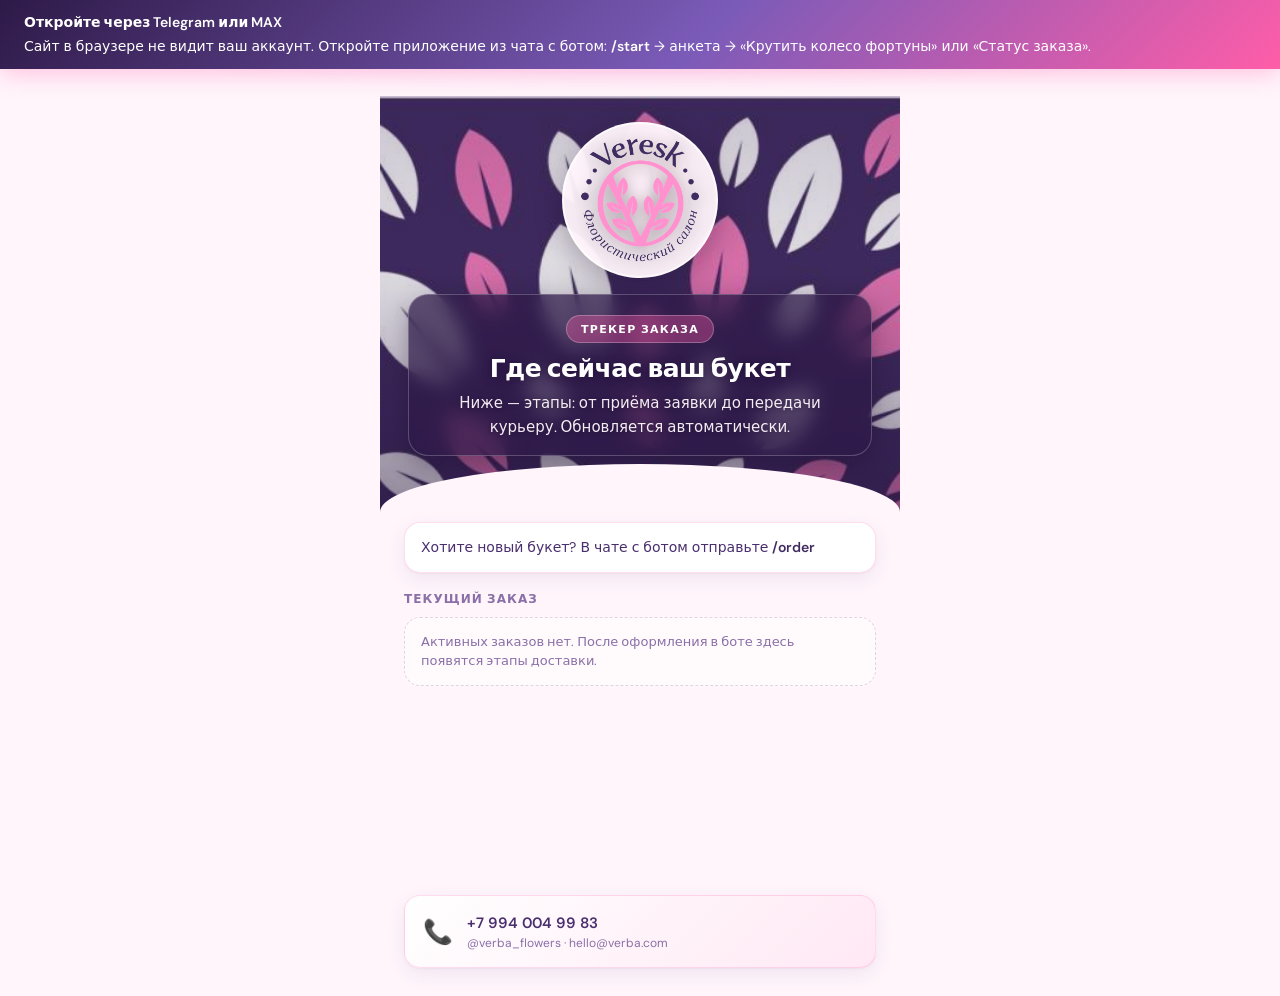
==== commit fe862fc5: "Restyle fortune wheel to Veresk brand book UI. Pull title, note, and segments from settings while re" ====
--- a/veresk_bot/miniapp/index.html
+++ b/veresk_bot/miniapp/index.html
@@ -10,17 +10,18 @@
   <link rel="icon" href="assets/favicon-16.png" type="image/png" sizes="16x16">
   <link rel="shortcut icon" href="assets/favicon.ico">
   <link rel="apple-touch-icon" href="assets/apple-touch-icon.png" sizes="180x180">
-  <link rel="stylesheet" href="css/style.css?v=14">
-  <link rel="stylesheet" href="css/wheel.css?v=12">
+  <link rel="stylesheet" href="css/style.css?v=19">
+  <link rel="stylesheet" href="css/wheel.css?v=18">
   <link href="https://fonts.googleapis.com/css2?family=Cormorant+Garamond:ital,wght@0,500;0,600;1,400;1,500;1,600&family=DM+Sans:wght@300;400;500;600;700&display=swap" rel="stylesheet">
   <script src="https://telegram.org/js/telegram-web-app.js"></script>
+  <script src="https://st.max.ru/js/max-web-app.js"></script>
 </head>
 <body>
   <div id="tg-guard" class="tg-guard hidden" role="alert">
-    <p class="tg-guard-title">Откройте через Telegram</p>
+    <p class="tg-guard-title">Откройте через Telegram или MAX</p>
     <p class="tg-guard-text">
-      Сайт в браузере не видит ваш аккаунт. Откройте трекер в Telegram:
-      <strong>/start</strong> → «Статус заказа» или кнопка «Следить за заказом» в чате.
+      Сайт в браузере не видит ваш аккаунт. Откройте приложение из чата с ботом:
+      <strong>/start</strong> → анкета → «Крутить колесо фортуны» или «Статус заказа».
     </p>
   </div>
   <div id="app">
@@ -246,8 +247,7 @@
 
     <!-- WHEEL (колесо фортуны — тот же виджет, что в админ-превью) -->
     <div id="screen-wheel" class="screen">
-      <div class="screen-header">
-        <button type="button" class="back-btn" id="wheel-back" aria-label="Назад">‹</button>
+      <div class="screen-header screen-header--solo">
         <div>
           <div class="header-title">Колесо фортуны</div>
           <div class="header-sub">Подарок от Veresk</div>
@@ -259,9 +259,9 @@
     </div>
   </div>
 
-  <script src="js/wheel-widget.js?v=13"></script>
-  <script src="js/wheel.js?v=7"></script>
-  <script src="js/app.js?v=10"></script>
+  <script src="js/wheel-widget.js?v=15"></script>
+  <script src="js/wheel.js?v=12"></script>
+  <script src="js/app.js?v=12"></script>
   <script src="js/order.js"></script>
   <script src="js/status.js"></script>
 </body>
--- a/veresk_bot/miniapp/css/style.css
+++ b/veresk_bot/miniapp/css/style.css
@@ -124,6 +124,28 @@
   }
 }
 
+/* MAX / колесо: заполняем доступную ширину webview, без «крошечной колонки» */
+html.is-max #app,
+html.is-wheel-host #app,
+html.is-wheel-screen #app {
+  max-width: min(100%, 720px);
+}
+
+html.is-max,
+html.is-max body,
+html.is-wheel-host,
+html.is-wheel-host body,
+html.is-wheel-screen,
+html.is-wheel-screen body {
+  background: #FFFFFF;
+}
+
+html.is-max body::before,
+html.is-wheel-host body::before,
+html.is-wheel-screen body::before {
+  display: none;
+}
+
 body:has(.tg-guard:not(.hidden)) #app {
   padding-top: 96px;
 }
@@ -1207,80 +1229,76 @@
   overflow-wrap: anywhere;
 }
 
-/* Fortune wheel screen — фирменный стиль Veresk */
+/* Fortune wheel — тёмный брендовый экран */
 #screen-wheel.active {
-  background:
-    url("assets/leaf-burst.svg") center 42% / min(120vw, 640px) no-repeat,
-    #FFFFFF;
-}
-
-#screen-wheel .screen-header {
-  background: rgba(255, 255, 255, 0.92);
-  border-bottom: 1px solid rgba(64, 44, 96, 0.1);
-}
-
-#screen-wheel .header-title {
-  font-family: "Orchidea Pro", Georgia, "Times New Roman", serif;
-  font-weight: 600;
-  color: #402C60;
-}
-
-#screen-wheel .header-sub {
-  font-family: "XO Thames", system-ui, sans-serif;
-  font-style: italic;
-  text-transform: lowercase;
-  color: #F47CB8;
+  background: #1b1129;
+}
+
+#screen-wheel.active::before {
+  display: none;
+}
+
+#screen-wheel.is-prize.active {
+  background: #1b1129;
+}
+
+#screen-wheel.is-prize .wheel-screen-body {
+  justify-content: center;
+  align-items: center;
+  min-height: calc(100dvh - 24px);
+}
+
+html.is-max #screen-wheel.is-prize .wheel-screen-body,
+html.is-wheel-host #screen-wheel.is-prize .wheel-screen-body {
+  min-height: 100dvh;
+  padding-inline: var(--v-gutter);
+}
+
+#screen-wheel .screen-header--solo[hidden] {
+  display: none !important;
 }
 
 .wheel-screen-body {
   display: flex;
   flex-direction: column;
-  align-items: center;
-  justify-content: flex-start;
+  align-items: stretch;
+  justify-content: stretch;
   flex: 1;
   min-height: 0;
   width: 100%;
-  padding-top: clamp(6px, 1.5dvh, 14px);
-  padding-bottom: calc(18px + var(--v-safe-bottom));
-  overflow-y: auto;
-  -webkit-overflow-scrolling: touch;
+  padding: 0;
+  overflow: hidden;
 }
 
 #miniWheelMount {
   width: 100%;
-  max-width: min(100%, 520px);
+  flex: 1;
+  min-height: 0;
   display: flex;
   justify-content: center;
-  align-items: flex-start;
-  margin: 0 auto;
-}
-
-.wheel-screen-body .vw-root,
+  align-items: stretch;
+}
+
+.wheel-screen-body .vw-root {
+  max-width: 460px;
+  width: 100%;
+  min-height: 100%;
+}
+
 .wheel-screen-body .vw-prize-panel {
-  max-width: min(100%, 480px);
-  width: 100%;
-}
-
-@media (min-width: 768px) {
-  #miniWheelMount {
-    max-width: 560px;
-  }
-  .wheel-screen-body .vw-root,
-  .wheel-screen-body .vw-prize-panel {
-    max-width: 500px;
-  }
+  max-width: min(100%, 400px);
+  width: 100%;
+  margin: auto;
+}
+
+html.is-max .wheel-screen-body .vw-root,
+html.is-wheel-host .wheel-screen-body .vw-root {
+  max-width: 460px;
 }
 
 @media (max-height: 640px) {
-  #screen-wheel .screen-header {
-    padding-top: calc(8px + var(--v-safe-top));
-    padding-bottom: 8px;
-  }
   .wheel-screen-body {
-    padding-top: 2px;
-  }
-  #screen-wheel.active {
-    background-size: min(100vw, 480px);
+    padding-top: 0;
   }
 }
 
--- a/veresk_bot/miniapp/css/wheel.css
+++ b/veresk_bot/miniapp/css/wheel.css
@@ -1,485 +1,448 @@
-/* Veresk Mini App wheel — фирменный стиль (визитка / leaf burst) */
-
-@font-face{
-  font-family:"Orchidea Pro";
-  src:url("../assets/fonts/OrchideaPro-Regular.ttf") format("truetype");
-  font-weight:400;
-  font-style:normal;
-  font-display:swap;
-}
-@font-face{
-  font-family:"Orchidea Pro";
-  src:url("../assets/fonts/OrchideaPro-SemiBold.ttf") format("truetype");
-  font-weight:600;
-  font-style:normal;
-  font-display:swap;
-}
-@font-face{
-  font-family:"Orchidea Pro";
-  src:url("../assets/fonts/OrchideaPro-Bold.ttf") format("truetype");
-  font-weight:700;
-  font-style:normal;
-  font-display:swap;
-}
-@font-face{
-  font-family:"XO Thames";
-  src:url("../assets/fonts/XO_Thames_Nu.ttf") format("truetype");
-  font-weight:400;
-  font-style:normal;
-  font-display:swap;
-}
-@font-face{
-  font-family:"XO Thames";
-  src:url("../assets/fonts/XO_Thames_Ni.ttf") format("truetype");
-  font-weight:400;
-  font-style:italic;
-  font-display:swap;
-}
-@font-face{
-  font-family:"XO Thames";
-  src:url("../assets/fonts/XO_Thames_Bu.ttf") format("truetype");
-  font-weight:700;
-  font-style:normal;
-  font-display:swap;
-}
+/* Veresk · Колесо фортуны — брендбук (#FF92CE, #402C60) */
 
 .vw-root{
-  --vw-plum:#402C60;
-  --vw-pink:#F47CB8;
-  --vw-pink-soft:#FFF0F6;
-  --vw-ink:#402C60;
-  --vw-muted:#7A6A90;
-  --vw-line:rgba(64,44,96,.12);
-  --vw-white:#FFFFFF;
-  --vw-disc:clamp(310px, min(94vw, 58dvh), 460px);
-  --vw-hub:clamp(76px, calc(var(--vw-disc) * 0.26), 108px);
-  --vw-gap:clamp(10px, 1.8dvh, 16px);
+  --pink:#FF92CE;
+  --plum:#402C60;
+  --white:#FFFFFF;
+  --pink-600:#E86BB4;
+  --pink-200:#FFD9EE;
+  --plum-800:#2C1D43;
+  --plum-900:#221635;
+  --plum-950:#1B1129;
+  --font:"DM Sans","PT Sans",-apple-system,BlinkMacSystemFont,"Segoe UI",Roboto,sans-serif;
+  --pad:22px;
+
+  position:relative;
+  width:100%;
+  max-width:460px;
+  margin:0 auto;
+  min-height:min(100%, 100dvh);
   display:flex;
   flex-direction:column;
+  padding:12px var(--pad) 16px;
+  overflow:hidden;
+  isolation:isolate;
+  font-family:var(--font);
+  color:var(--white);
+  -webkit-font-smoothing:antialiased;
+}
+
+.vw-root::before{
+  content:"";
+  position:absolute;
+  inset:-8%;
+  z-index:-3;
+  background:
+    radial-gradient(54% 38% at 50% 44%, rgba(255,146,206,.22), transparent 70%),
+    radial-gradient(80% 55% at 50% 0%, rgba(64,44,96,.95), transparent 72%),
+    linear-gradient(180deg,#241738 0%,#1B1129 52%,#150D20 100%);
+  border-radius:0;
+}
+
+.vw-pattern{
+  position:absolute;
+  inset:-6%;
+  z-index:-2;
+  pointer-events:none;
+}
+.vw-pattern svg{width:100%;height:100%;display:block}
+.vw-drift-a{animation:vwDrift 46s ease-in-out infinite}
+.vw-drift-b{animation:vwDrift 62s ease-in-out infinite reverse}
+@keyframes vwDrift{
+  0%,100%{transform:translate3d(0,0,0) rotate(0deg)}
+  50%{transform:translate3d(-10px,14px,0) rotate(3deg)}
+}
+.vw-fx{
+  position:absolute;
+  inset:0;
+  z-index:6;
+  pointer-events:none;
+  width:100%;
+  height:100%;
+}
+
+/* шапка */
+.vw-head{
+  flex:0 0 auto;
+  text-align:center;
+  position:relative;
+  z-index:3;
+}
+.vw-mark{
+  display:block;
+  width:min(122px, 34vw);
+  height:auto;
+  margin:0 auto 14px;
+  fill:var(--pink);
+}
+.vw-eyebrow{
+  margin:0 0 7px;
+  font-size:9.5px;
+  font-weight:700;
+  letter-spacing:.3em;
+  text-transform:uppercase;
+  color:var(--pink);
+}
+.vw-title{
+  margin:0;
+  font-size:clamp(22px,6.4vw,27px);
+  line-height:1.14;
+  font-weight:700;
+  letter-spacing:-.02em;
+  color:var(--white);
+}
+.vw-note{
+  margin:9px auto 0;
+  max-width:22em;
+  font-size:13.5px;
+  line-height:1.5;
+  color:var(--pink-200);
+  opacity:.82;
+}
+
+/* колесо */
+.vw-dial{
+  flex:1 1 auto;
+  min-height:0;
+  display:flex;
   align-items:center;
-  gap:var(--vw-gap);
-  width:100%;
-  max-width:min(100%, 480px);
-  margin:0 auto;
-  font-family:"XO Thames","DM Sans",system-ui,sans-serif;
-  color:var(--vw-ink);
-}
-
-.vw-meta{
+  justify-content:center;
+  position:relative;
+  margin:8px 0;
+}
+.vw-dial-box{
+  position:relative;
+  width:min(90vw, 360px);
+  aspect-ratio:1;
+  max-height:min(52dvh, 360px);
+}
+.vw-aura{
+  position:absolute;
+  inset:-20%;
+  border-radius:50%;
+  background:radial-gradient(circle,rgba(255,146,206,.26) 0%,rgba(255,146,206,.07) 46%,transparent 68%);
+  animation:vwPulse 5.5s ease-in-out infinite;
+}
+@keyframes vwPulse{
+  0%,100%{transform:scale(1);opacity:.9}
+  50%{transform:scale(1.05);opacity:1}
+}
+
+.vw-disc{
+  position:absolute;
+  inset:0;
+  width:100%;
+  height:100%;
+  display:block;
+  font-family:var(--font);
+  filter:drop-shadow(0 22px 38px rgba(10,4,17,.6));
+  will-change:transform;
+}
+.vw-disc .vw-svg{width:100%;height:100%;display:block}
+.vw-disc.is-spinning{pointer-events:none}
+
+.vw-hub{
+  position:absolute;
+  left:50%;
+  top:50%;
+  transform:translate(-50%,-50%);
+  width:26.5%;
+  aspect-ratio:1;
+  border-radius:50%;
+  display:grid;
+  place-items:center;
+  padding:0;
+  border:0;
+  cursor:pointer;
+  background:var(--white);
+  box-shadow:
+    0 0 0 1.5px var(--pink),
+    0 0 0 8px var(--plum),
+    0 8px 20px rgba(10,4,17,.5);
+  z-index:4;
+  overflow:hidden;
+}
+.vw-hub:disabled{cursor:default}
+.vw-hub-logo,
+.vw-hub svg{
+  width:62%;
+  height:auto;
+  display:block;
+  fill:var(--pink);
+  pointer-events:none;
+}
+.vw-hub-logo{object-fit:contain}
+
+.vw-pointer{
+  position:absolute;
+  left:50%;
+  top:-4.6%;
+  transform:translate(-50%,0);
+  width:6.2%;
+  z-index:5;
+  transform-origin:50% 4%;
+  filter:drop-shadow(0 3px 7px rgba(10,4,17,.55));
+  pointer-events:none;
+}
+.vw-pointer svg{width:100%;height:auto;display:block}
+
+/* подвал */
+.vw-foot{
+  flex:0 0 auto;
   text-align:center;
-  width:100%;
-  padding:0 4px;
-  flex-shrink:0;
-}
-.vw-title{
-  font-family:"Orchidea Pro",Georgia,"Times New Roman",serif;
-  font-size:clamp(26px, 7vw, 36px);
-  font-weight:600;
-  letter-spacing:-.02em;
-  color:var(--vw-plum);
-  line-height:1.1;
-}
-.vw-note{
-  margin-top:8px;
-  font-family:"XO Thames",system-ui,sans-serif;
-  font-style:italic;
-  font-size:clamp(13px, 3.5vw, 15px);
-  line-height:1.4;
-  color:var(--vw-muted);
-  max-width:30ch;
-  margin-left:auto;
-  margin-right:auto;
-  text-transform:lowercase;
-}
-
-.vw-stage{
-  position:relative;
-  width:var(--vw-disc);
-  max-width:100%;
-  aspect-ratio:1;
-  margin:4px auto 0;
-  flex-shrink:0;
-  isolation:isolate;
-}
-/* Фирменный радиальный паттерн листьев за диском */
-.vw-aura{
-  position:absolute;
-  inset:-18%;
-  border-radius:50%;
-  background:
-    url("../assets/leaf-burst.svg") center / 100% 100% no-repeat;
-  opacity:.92;
-  pointer-events:none;
-  z-index:0;
-  animation:vwAuraBreath 6s ease-in-out infinite;
-}
-.vw-orbit{display:none;}
-.vw-stage.is-teasing .vw-aura{
-  opacity:1;
-  transform:scale(1.04);
-}
-.vw-flash{
-  position:absolute;
-  inset:-8%;
-  border-radius:50%;
-  pointer-events:none;
-  z-index:4;
-  opacity:0;
-  background:radial-gradient(circle,rgba(244,124,184,.45),transparent 65%);
-}
-.vw-stage.is-flash .vw-flash{animation:vwFlash .65s ease-out;}
-
-.vw-pointer{
-  position:absolute;
-  top:clamp(-12px, calc(var(--vw-disc) * -0.028), -5px);
-  left:50%;
-  z-index:5;
-  transform:translateX(-50%);
-  width:clamp(20px, calc(var(--vw-disc) * 0.075), 30px);
-  height:clamp(28px, calc(var(--vw-disc) * 0.1), 42px);
-  display:flex;
-  justify-content:center;
-  filter:drop-shadow(0 3px 6px rgba(64,44,96,.25));
-}
-.vw-pointer span{
-  display:block;
-  width:80%;
-  height:100%;
-  background:var(--vw-pink);
-  clip-path:polygon(50% 100%,0 0,100% 0);
-  border-radius:2px 2px 0 0;
-}
-
-.vw-disc{
-  position:relative;
-  z-index:1;
-  width:100%;
-  height:100%;
-  border-radius:50%;
-  transition-property:transform;
-  transition-duration:4.2s;
-  transition-timing-function:cubic-bezier(.08,.82,.16,1);
-  will-change:transform;
-  filter:drop-shadow(0 18px 32px rgba(64,44,96,.18));
-}
-.vw-disc.is-spinning{pointer-events:none;}
-.vw-disc .vw-svg{width:100%;height:100%;display:block;}
-.vw-disc .vw-label{
-  font-family:"Orchidea Pro",Georgia,serif;
-  font-weight:600;
-  letter-spacing:.01em;
-}
-.vw-disc .vw-label.is-win{
-  filter:drop-shadow(0 0 3px rgba(255,255,255,.9));
-}
-
-.vw-hub{
-  position:absolute;
-  inset:50% auto auto 50%;
-  z-index:6;
-  transform:translate(-50%,-50%);
-  width:var(--vw-hub);
-  height:var(--vw-hub);
-  border-radius:50%;
-  border:2px solid var(--vw-pink);
-  background:var(--vw-white);
+  position:relative;
+  z-index:3;
+  padding-top:4px;
+}
+.vw-chip{
   display:inline-flex;
   align-items:center;
-  justify-content:center;
-  box-shadow:0 6px 18px rgba(64,44,96,.16);
+  gap:8px;
+  margin-bottom:13px;
+  padding:7px 15px;
+  border-radius:100px;
+  font-size:11.5px;
+  color:var(--pink-200);
+  background:rgba(255,146,206,.09);
+  border:1px solid rgba(255,146,206,.26);
+}
+.vw-chip em{
+  font-style:normal;
+  width:5px;
+  height:5px;
+  border-radius:50%;
+  background:var(--pink);
+  box-shadow:0 0 0 3px rgba(255,146,206,.22);
+}
+.vw-spin-btn{
+  -webkit-appearance:none;
+  appearance:none;
+  border:0;
   cursor:pointer;
-  padding:0;
+  display:block;
+  width:100%;
+  padding:18px 20px;
+  border-radius:100px;
+  font-family:inherit;
+  font-size:15.5px;
+  font-weight:700;
+  letter-spacing:.09em;
+  text-transform:uppercase;
+  color:var(--plum);
+  background:var(--pink);
+  box-shadow:0 10px 26px rgba(255,146,206,.26),inset 0 -2px 0 rgba(64,44,96,.14);
+  transition:transform .16s cubic-bezier(.2,.9,.3,1),background .18s,opacity .2s;
+}
+.vw-spin-btn:active{transform:scale(.972);background:var(--pink-600)}
+.vw-spin-btn:disabled{opacity:.38;pointer-events:none}
+.vw-fine{
+  margin:12px 0 0;
+  font-size:10.5px;
+  line-height:1.45;
+  color:var(--pink-200);
+  opacity:.55;
+}
+
+.vw-result{display:none !important}
+
+/* ─── приз: нижний sheet ─── */
+.vw-veil{
+  position:fixed;
+  inset:0;
+  z-index:40;
+  background:rgba(21,13,32,.74);
+  backdrop-filter:blur(8px);
+  -webkit-backdrop-filter:blur(8px);
+  opacity:0;
+  pointer-events:none;
+  transition:opacity .34s;
+}
+.vw-veil.is-on{opacity:1;pointer-events:auto}
+
+.vw-sheet{
+  position:fixed;
+  left:0;
+  right:0;
+  bottom:0;
+  z-index:41;
+  max-width:460px;
+  margin:0 auto;
+  padding:28px 22px calc(20px + env(safe-area-inset-bottom,0px));
+  border-radius:28px 28px 0 0;
   overflow:hidden;
-  transition:transform .2s ease;
-}
-.vw-hub-logo{
-  width:72%;
-  height:72%;
-  object-fit:contain;
-  display:block;
-  pointer-events:none;
-  user-select:none;
-}
-.vw-hub:active{transform:translate(-50%,-50%) scale(.96);}
-.vw-hub:disabled{cursor:default;}
-.vw-hub.is-pulse{animation:vwHubPulse .7s ease-in-out infinite;}
-.vw-hub.is-win{
-  border-color:var(--vw-plum);
-  box-shadow:0 0 0 4px rgba(244,124,184,.35), 0 10px 24px rgba(64,44,96,.2);
-}
-
-.vw-result{
-  min-height:0;
-  padding:0;
-  border:0;
-  background:transparent;
-  color:var(--vw-ink);
+  background:var(--plum,#402C60);
+  border-top:2px solid var(--pink,#FF92CE);
+  box-shadow:0 -24px 56px rgba(10,4,17,.66);
   text-align:center;
-  width:100%;
-  max-width:var(--vw-disc);
-  box-sizing:border-box;
-  opacity:0;
-  transform:translateY(8px);
-  transition:opacity .3s ease,transform .3s ease;
-  flex-shrink:0;
-}
-.vw-result.is-show{
-  opacity:1;
-  transform:translateY(0);
-  padding:14px 18px;
-  border-radius:0;
-  background:var(--vw-white);
-  border:1.5px solid var(--vw-plum);
-  box-shadow:none;
-}
-.vw-result-kicker{
-  font-family:"XO Thames",system-ui,sans-serif;
-  font-size:11px;
-  font-weight:700;
-  letter-spacing:.16em;
-  text-transform:uppercase;
-  color:var(--vw-pink);
-  margin-bottom:4px;
-}
-.vw-result-prize{
-  font-family:"Orchidea Pro",Georgia,serif;
-  font-size:clamp(18px, 4.8vw, 24px);
-  font-weight:600;
-  letter-spacing:-.02em;
-  line-height:1.2;
-  color:var(--vw-plum);
-}
-.vw-result.is-tease .vw-result-prize{
-  color:var(--vw-muted);
-  font-weight:400;
-  letter-spacing:.08em;
-  font-style:italic;
-}
-.vw-result.is-win{
-  border-color:var(--vw-pink);
-  animation:vwWinPop .4s cubic-bezier(.2,1.15,.3,1);
-}
-
-.vw-spin-btn{
-  width:100%;
-  max-width:var(--vw-disc);
-  min-height:clamp(52px, 7dvh, 58px);
-  border:0;
-  border-radius:0;
-  padding:14px 22px;
-  font-family:"XO Thames",system-ui,sans-serif;
-  font-weight:700;
-  font-size:clamp(15px, 4vw, 17px);
-  letter-spacing:.04em;
-  text-transform:uppercase;
+  transform:translateY(104%);
+  transition:transform .5s cubic-bezier(.19,1,.22,1);
+  font-family:"DM Sans",system-ui,sans-serif;
   color:#fff;
-  cursor:pointer;
-  background:var(--vw-pink);
-  box-shadow:none;
-  transition:background .15s ease,transform .15s ease;
-  flex-shrink:0;
-  position:relative;
-  overflow:hidden;
-}
-.vw-spin-btn::before{display:none;}
-.vw-spin-btn span{position:relative;z-index:1;}
-.vw-spin-btn:active{transform:scale(.985);background:#E86AAB;}
-.vw-spin-btn:disabled{
-  opacity:.5;
-  cursor:default;
-  transform:none;
-  background:var(--vw-plum);
-}
-
-.vw-root.is-spinning .vw-pointer span{
-  animation:vwNeedle .18s ease-in-out infinite alternate;
-}
-.vw-root.is-teasing .vw-pointer span{
-  animation:vwNeedleSettle .35s ease-in-out 2;
-}
-
-@keyframes vwNeedle{
-  from{transform:rotate(-6deg);transform-origin:top center;}
-  to{transform:rotate(6deg);transform-origin:top center;}
-}
-@keyframes vwNeedleSettle{
-  0%,100%{transform:rotate(0);transform-origin:top center;}
-  50%{transform:rotate(-4deg);transform-origin:top center;}
-}
-@keyframes vwHubPulse{
-  0%,100%{transform:translate(-50%,-50%) scale(1);}
-  50%{transform:translate(-50%,-50%) scale(1.06);}
-}
-@keyframes vwFlash{
-  0%{opacity:0;}
-  35%{opacity:1;}
-  100%{opacity:0;}
-}
-@keyframes vwWinPop{
-  0%{transform:translateY(6px);opacity:.4;}
-  100%{transform:translateY(0);opacity:1;}
-}
-@keyframes vwAuraBreath{
-  0%,100%{transform:scale(1);opacity:.88;}
-  50%{transform:scale(1.03);opacity:1;}
-}
-
-@media (max-width:360px){
-  .vw-root{--vw-disc:clamp(270px, 92vw, 330px);}
-}
-@media (min-width:430px){
-  .vw-root{--vw-disc:clamp(340px, min(90vw, 56dvh), 460px);}
-}
-@media (min-width:768px){
-  .vw-root{--vw-disc:clamp(360px, min(72vw, 54dvh), 480px);max-width:500px;}
-}
-@media (max-height:740px){
-  .vw-root{--vw-disc:clamp(280px, min(88vw, 50dvh), 400px);--vw-gap:8px;}
-  .vw-note{font-size:12.5px;margin-top:4px;}
-}
-@media (max-height:640px){
-  .vw-root{--vw-disc:clamp(230px, min(76vw, 44dvh), 320px);--vw-gap:6px;}
-  .vw-title{font-size:clamp(20px, 5.5vw, 26px);}
-  .vw-note{
-    display:-webkit-box;
-    -webkit-line-clamp:2;
-    -webkit-box-orient:vertical;
-    overflow:hidden;
-  }
-  .vw-aura{opacity:.7;}
-}
-@media (max-height:540px), (orientation:landscape) and (max-height:500px){
-  .vw-root{
-    --vw-disc:clamp(190px, min(48vw, 62dvh), 280px);
-    flex-direction:row;
-    flex-wrap:wrap;
-    justify-content:center;
-    align-items:center;
-    gap:10px 18px;
-    max-width:100%;
-  }
-  .vw-meta{flex:1 1 150px;text-align:left;min-width:0;}
-  .vw-stage{margin:0;}
-  .vw-result,.vw-spin-btn{flex:1 1 100%;max-width:min(100%, 420px);}
-}
-
-@media (prefers-reduced-motion:reduce){
-  .vw-disc{transition:none;}
-  .vw-aura,
-  .vw-root.is-spinning .vw-pointer span,
-  .vw-root.is-teasing .vw-pointer span,
-  .vw-hub.is-pulse,
-  .vw-stage.is-flash .vw-flash,
-  .vw-result.is-win,
-  .vw-prize-panel,
-  .vw-prize-glow{animation:none;}
-  .vw-result{transition:none;}
-}
-
-/* Prize — визитка: белое поле, plum рамка, pink акцент */
-.vw-prize-panel{
-  position:relative;
-  width:100%;
-  max-width:min(100%, 420px);
-  margin:0 auto;
-  padding:clamp(26px, 4.5dvh, 36px) clamp(18px, 4vw, 26px) clamp(22px, 3.5dvh, 28px);
-  text-align:center;
-  border-radius:0;
-  background:
-    url("../assets/leaf-burst.svg") center / 140% 140% no-repeat,
-    var(--vw-white, #fff);
-  background-blend-mode:multiply;
-  border:2px solid var(--vw-plum, #402C60);
-  box-shadow:none;
-  overflow:hidden;
-  animation:vwPrizeIn .5s cubic-bezier(.2,1.1,.3,1);
-}
-.vw-prize-glow{display:none;}
-.vw-prize-seal{
-  position:relative;
-  width:clamp(80px, 22vw, 104px);
-  height:clamp(80px, 22vw, 104px);
-  margin:0 auto 16px;
+}
+.vw-sheet.is-on{transform:translateY(0)}
+.vw-sheet-bg{
+  position:absolute;
+  inset:0;
+  z-index:0;
+  pointer-events:none;
+  opacity:.9;
+}
+.vw-sheet-bg svg{width:100%;height:100%;display:block}
+.vw-sheet-in{position:relative;z-index:1}
+.vw-badge{
+  width:62px;
+  height:62px;
+  margin:0 auto 15px;
   border-radius:50%;
   display:grid;
   place-items:center;
   background:#fff;
-  border:2px solid var(--vw-pink, #F47CB8);
-  box-shadow:none;
-}
-.vw-prize-seal img{width:72%;height:72%;object-fit:contain;}
-.vw-prize-kicker{
-  position:relative;
-  margin:0 0 6px;
-  font-family:"XO Thames",system-ui,sans-serif;
-  font-size:11px;
-  font-weight:700;
-  letter-spacing:.18em;
+  box-shadow:0 0 0 1.5px #FF92CE,0 0 0 6px rgba(255,146,206,.18);
+  overflow:hidden;
+}
+.vw-badge img,
+.vw-badge svg{width:60%;height:auto;display:block}
+.vw-badge img{object-fit:contain;width:72%;height:72%}
+.vw-sheet-kicker{
+  margin:0 0 8px;
+  font-size:9.5px;
+  font-weight:700;
+  letter-spacing:.3em;
   text-transform:uppercase;
-  color:var(--vw-pink, #F47CB8);
-}
-.vw-prize-title{
-  position:relative;
-  margin:0 0 18px;
-  font-family:"Orchidea Pro",Georgia,serif;
-  font-size:clamp(24px, 6.2vw, 32px);
-  line-height:1.1;
+  color:#FF92CE;
+}
+.vw-sheet h2{
+  margin:0 0 9px;
+  font-size:clamp(22px,6vw,25px);
+  line-height:1.15;
+  font-weight:700;
   letter-spacing:-.02em;
-  font-weight:600;
-  color:var(--vw-plum, #402C60);
-}
-.vw-prize-card{
-  position:relative;
+  color:#fff;
+}
+.vw-sheet-desc{
+  margin:0 auto;
+  max-width:21em;
+  font-size:13.5px;
+  line-height:1.55;
+  color:#FFD9EE;
+  opacity:.88;
+}
+.vw-sheet-cta{
+  -webkit-appearance:none;
+  appearance:none;
+  border:0;
+  cursor:pointer;
+  display:block;
+  width:100%;
+  margin-top:19px;
+  padding:17px;
+  border-radius:100px;
+  font-family:inherit;
+  font-size:15px;
+  font-weight:700;
+  letter-spacing:.07em;
+  text-transform:uppercase;
+  color:#402C60;
+  background:#FF92CE;
+  box-shadow:0 8px 22px rgba(255,146,206,.22);
+}
+.vw-sheet-cta:active{transform:scale(.98);background:#E86BB4}
+.vw-sheet-sign{
+  margin:14px 0 0;
+  font-family:Georgia,"Times New Roman",serif;
+  font-style:italic;
+  font-size:12.5px;
+  color:#FF92CE;
+  opacity:.75;
+  letter-spacing:.02em;
+}
+
+/* статичный экран приза (уже крутил) */
+.vw-prize-panel{
+  position:relative;
+  width:100%;
+  max-width:400px;
+  margin:0 auto;
+  padding:28px 20px 36px;
+  text-align:center;
+  color:#fff;
+  font-family:"DM Sans",system-ui,sans-serif;
+}
+.vw-prize-panel::before{
+  content:"";
+  position:absolute;
+  inset:-40% -20%;
+  z-index:-1;
+  background:
+    radial-gradient(50% 40% at 50% 30%, rgba(255,146,206,.2), transparent 70%),
+    linear-gradient(180deg,#241738 0%,#1B1129 100%);
+  border-radius:24px;
+}
+.vw-prize-hero{
+  position:relative;
+  width:min(88px, 28vw);
+  margin:0 auto 18px;
+}
+.vw-prize-mark{display:none}
+.vw-prize-logo-wrap{
+  width:100%;
+  aspect-ratio:1;
+  border-radius:50%;
+  background:#fff;
   display:grid;
-  gap:6px;
-  padding:clamp(16px, 3dvh, 20px);
-  margin:0 0 16px;
-  border-radius:0;
-  background:var(--vw-plum, #402C60);
+  place-items:center;
+  box-shadow:0 0 0 1.5px #FF92CE,0 0 0 6px rgba(255,146,206,.18);
+  overflow:hidden;
+}
+.vw-prize-logo{width:72%;height:72%;object-fit:contain;display:block}
+.vw-prize-hi{
+  margin:0 0 8px;
+  font-size:9.5px;
+  font-weight:700;
+  letter-spacing:.3em;
+  text-transform:uppercase;
+  color:#FF92CE;
+}
+.vw-prize-name{
+  margin:0 0 12px;
+  font-size:clamp(24px,7vw,28px);
+  font-weight:700;
+  letter-spacing:-.02em;
   color:#fff;
-  box-shadow:none;
-}
-.vw-prize-card-label{
-  font-family:"XO Thames",system-ui,sans-serif;
-  font-size:11px;
-  font-weight:700;
-  letter-spacing:.14em;
-  text-transform:uppercase;
-  color:var(--vw-pink, #F47CB8);
-}
-.vw-prize-card-value{
-  font-family:"Orchidea Pro",Georgia,serif;
-  font-size:clamp(20px, 5.4vw, 26px);
-  font-weight:600;
-  letter-spacing:-.02em;
-  line-height:1.2;
+  line-height:1.15;
 }
 .vw-prize-note{
-  position:relative;
-  margin:0 0 10px;
-  font-family:"XO Thames",system-ui,sans-serif;
-  font-size:clamp(13px, 3.4vw, 14px);
-  line-height:1.45;
-  color:var(--vw-muted, #7A6A90);
-}
-.vw-prize-when{
-  position:relative;
-  margin:0 0 8px;
-  font-family:"XO Thames",system-ui,sans-serif;
-  font-size:12px;
-  color:var(--vw-muted, #7A6A90);
+  margin:0 auto 20px;
+  max-width:22ch;
+  font-size:14px;
+  line-height:1.5;
+  color:#FFD9EE;
+  opacity:.88;
 }
 .vw-prize-brand{
-  position:relative;
   margin:0;
-  font-family:"XO Thames",system-ui,sans-serif;
+  font-family:Georgia,serif;
   font-style:italic;
-  font-size:12px;
-  letter-spacing:.02em;
-  color:var(--vw-plum, #402C60);
-  text-transform:lowercase;
-}
-@keyframes vwPrizeIn{
-  0%{transform:translateY(12px);opacity:0;}
-  100%{transform:translateY(0);opacity:1;}
-}
+  font-size:13px;
+  color:#FF92CE;
+  opacity:.75;
+}
+
+@media (max-height:660px){
+  .vw-mark{width:96px;margin-bottom:10px}
+  .vw-title{font-size:21px}
+  .vw-note{font-size:12.5px;margin-top:6px}
+  .vw-fine{display:none}
+  .vw-chip{margin-bottom:10px}
+  .vw-spin-btn{padding:15px}
+  .vw-dial-box{max-height:min(46dvh, 300px)}
+}
+
+@media (prefers-reduced-motion:reduce){
+  .vw-aura,
+  .vw-drift-a,
+  .vw-drift-b{animation:none}
+  .vw-disc{transition:none !important}
+  .vw-sheet,
+  .vw-veil{transition:none}
+}
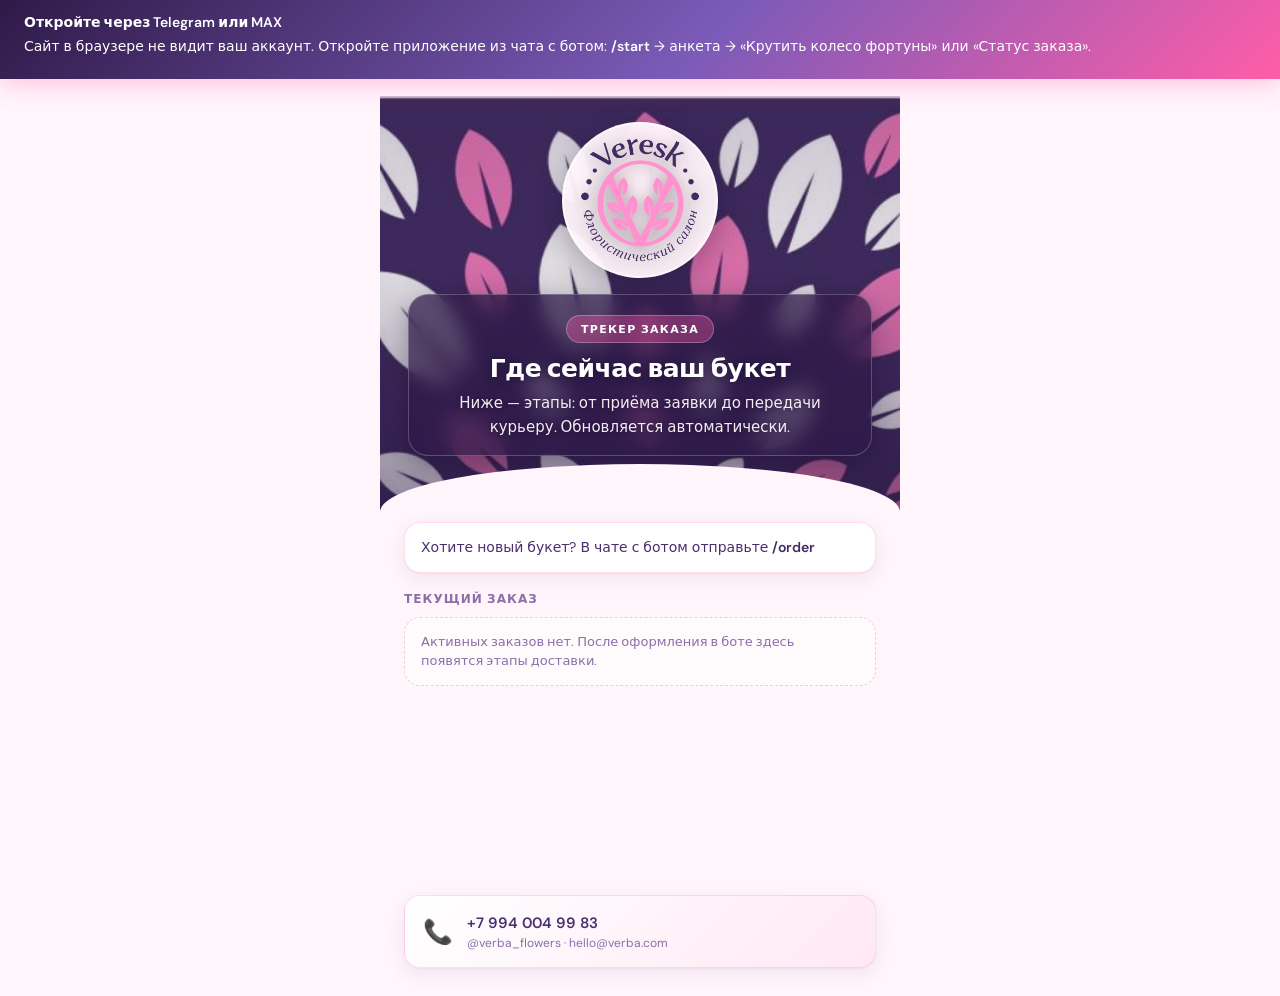
==== commit 5b55b09e: "fix(wheel): open promo wheel via bot deep link, not Safari URL Channel posts must use t.me/?start=wh" ====
--- a/veresk_bot/miniapp/index.html
+++ b/veresk_bot/miniapp/index.html
@@ -10,8 +10,8 @@
   <link rel="icon" href="assets/favicon-16.png" type="image/png" sizes="16x16">
   <link rel="shortcut icon" href="assets/favicon.ico">
   <link rel="apple-touch-icon" href="assets/apple-touch-icon.png" sizes="180x180">
-  <link rel="stylesheet" href="css/style.css?v=19">
-  <link rel="stylesheet" href="css/wheel.css?v=18">
+  <link rel="stylesheet" href="css/style.css?v=20">
+  <link rel="stylesheet" href="css/wheel.css?v=20">
   <link href="https://fonts.googleapis.com/css2?family=Cormorant+Garamond:ital,wght@0,500;0,600;1,400;1,500;1,600&family=DM+Sans:wght@300;400;500;600;700&display=swap" rel="stylesheet">
   <script src="https://telegram.org/js/telegram-web-app.js"></script>
   <script src="https://st.max.ru/js/max-web-app.js"></script>
@@ -19,10 +19,11 @@
 <body>
   <div id="tg-guard" class="tg-guard hidden" role="alert">
     <p class="tg-guard-title">Откройте через Telegram или MAX</p>
-    <p class="tg-guard-text">
+    <p class="tg-guard-text" id="tg-guard-text">
       Сайт в браузере не видит ваш аккаунт. Откройте приложение из чата с ботом:
       <strong>/start</strong> → анкета → «Крутить колесо фортуны» или «Статус заказа».
     </p>
+    <div class="tg-guard-actions" id="tg-guard-actions" hidden></div>
   </div>
   <div id="app">
     <!-- HOME -->
@@ -259,9 +260,9 @@
     </div>
   </div>
 
-  <script src="js/wheel-widget.js?v=15"></script>
-  <script src="js/wheel.js?v=12"></script>
-  <script src="js/app.js?v=12"></script>
+  <script src="js/wheel-widget.js?v=16"></script>
+  <script src="js/wheel.js?v=15"></script>
+  <script src="js/app.js?v=14"></script>
   <script src="js/order.js"></script>
   <script src="js/status.js"></script>
 </body>
--- a/veresk_bot/miniapp/css/style.css
+++ b/veresk_bot/miniapp/css/style.css
@@ -107,6 +107,38 @@
   font-weight: 600;
 }
 
+.tg-guard-actions {
+  display: flex;
+  flex-wrap: wrap;
+  gap: 8px;
+  margin-top: 10px;
+}
+
+.tg-guard-btn {
+  display: inline-flex;
+  align-items: center;
+  justify-content: center;
+  min-height: 36px;
+  padding: 8px 14px;
+  border-radius: 999px;
+  background: rgba(255, 255, 255, 0.95);
+  color: #402C60;
+  font-weight: 600;
+  font-size: 13px;
+  text-decoration: none;
+  border: none;
+}
+
+.tg-guard-btn:active {
+  transform: scale(0.98);
+}
+
+.tg-guard-btn--ghost {
+  background: transparent;
+  color: #fff;
+  border: 1px solid rgba(255, 255, 255, 0.55);
+}
+
 #app {
   position: relative;
   z-index: 1;
--- a/veresk_bot/miniapp/css/wheel.css
+++ b/veresk_bot/miniapp/css/wheel.css
@@ -73,8 +73,8 @@
   width:min(122px, 34vw);
   height:auto;
   margin:0 auto 14px;
-  fill:var(--pink);
-}
+}
+.vw-mark path{fill:#FF92CE;}
 .vw-eyebrow{
   margin:0 0 7px;
   font-size:9.5px;
@@ -428,6 +428,35 @@
   opacity:.75;
 }
 
+.vw-ticket-actions{
+  display:flex;
+  flex-direction:column;
+  align-items:center;
+  gap:12px;
+  margin-top:8px;
+  margin-bottom:16px;
+}
+.vw-ticket-btn{
+  display:inline-flex;
+  align-items:center;
+  justify-content:center;
+  min-width:min(260px, 86%);
+  padding:14px 22px;
+  border-radius:999px;
+  background:#FF92CE;
+  color:#241738;
+  font-weight:700;
+  font-size:15px;
+  text-decoration:none;
+  box-shadow:0 10px 28px rgba(255,146,206,.28);
+}
+.vw-ticket-link{
+  color:rgba(255,255,255,.78);
+  font-size:13px;
+  text-decoration:underline;
+  text-underline-offset:3px;
+}
+
 @media (max-height:660px){
   .vw-mark{width:96px;margin-bottom:10px}
   .vw-title{font-size:21px}
